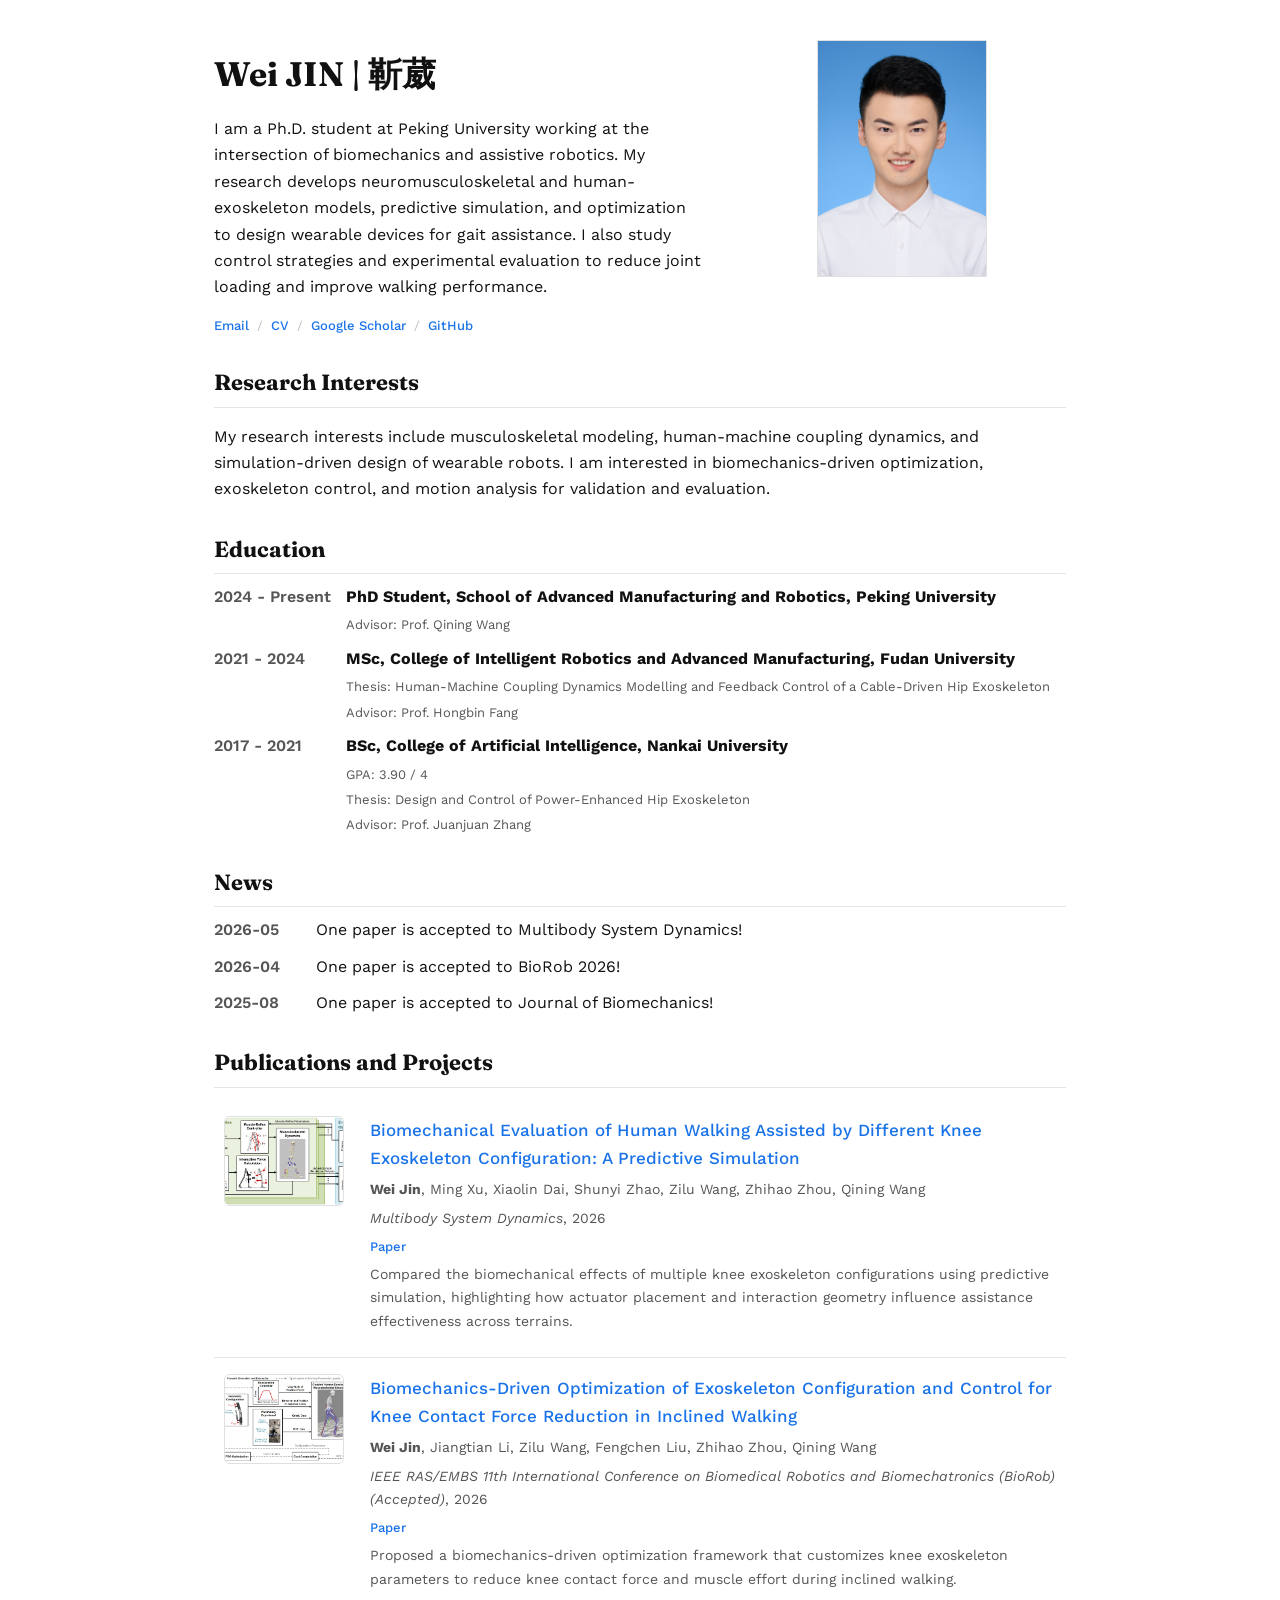
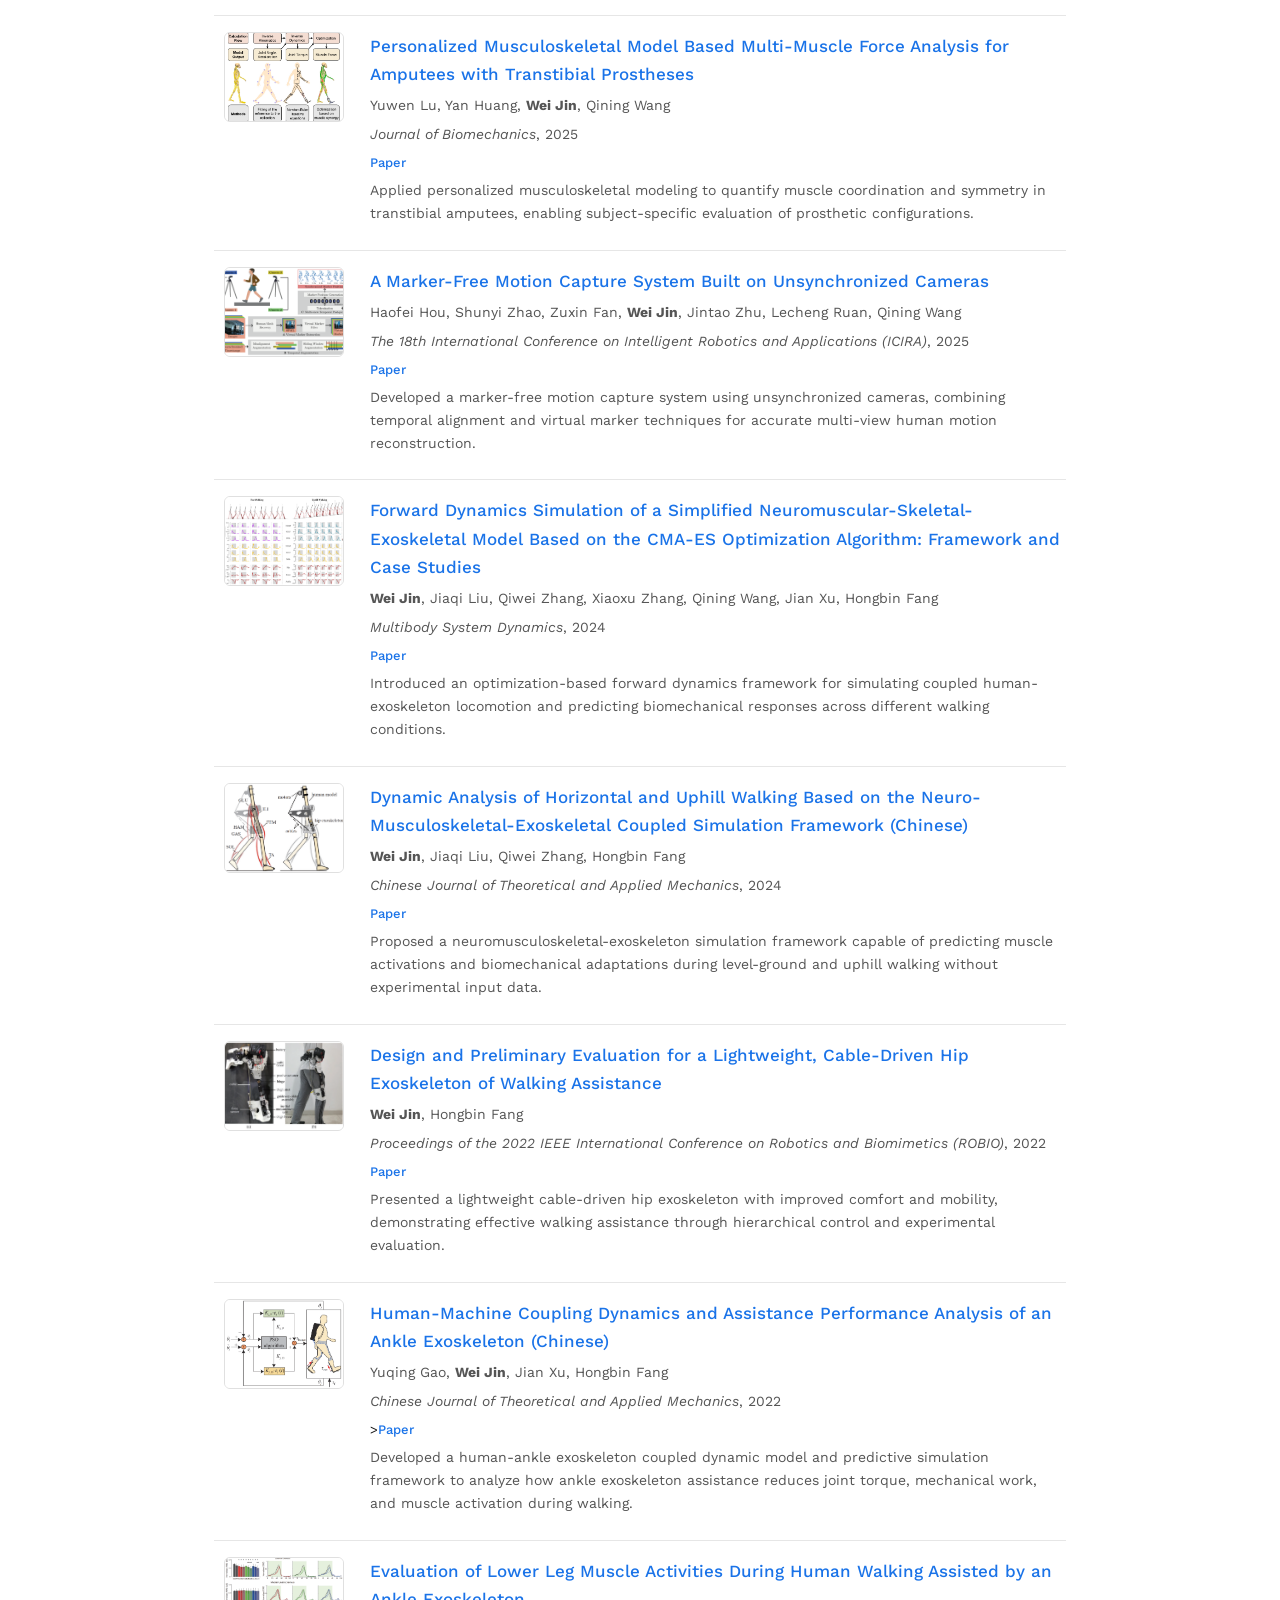
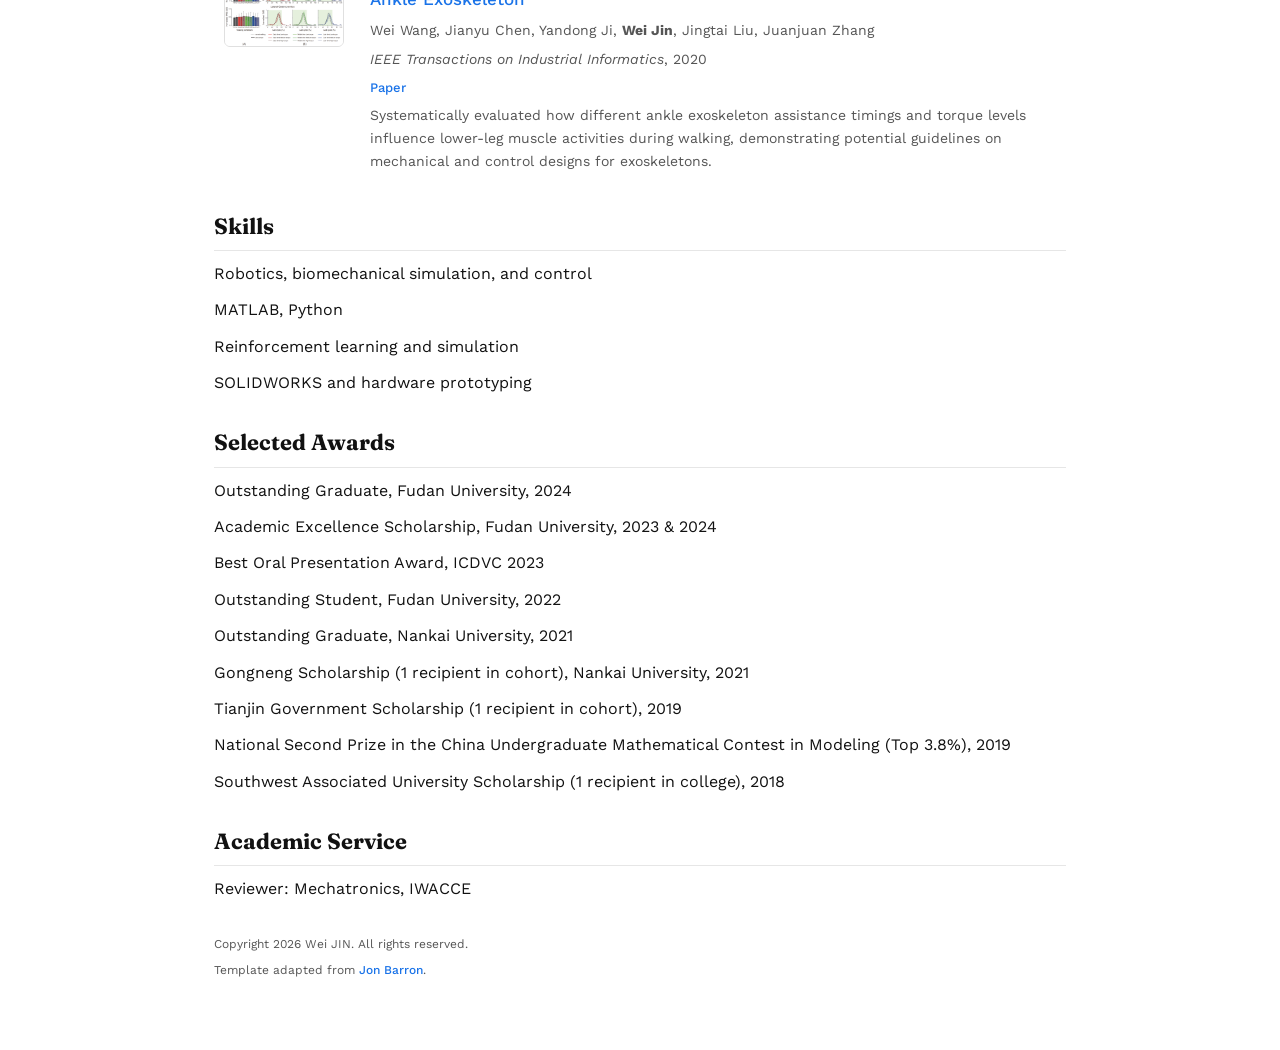
==== index.html @ 8decaa80 "Update Personal Photo, Introduction and Research Interests" ====
<!DOCTYPE html>
<html lang="en">
  <head>
    <meta http-equiv="Content-Type" content="text/html; charset=UTF-8">
    <meta name="viewport" content="width=device-width, initial-scale=1">
    <meta name="author" content="Your Name">
    <meta name="description" content="Personal website of Your Name.">
    <title>Wei JIN</title>
    <link rel="shortcut icon" href="images/favicon/favicon.ico" type="image/x-icon">
    <link rel="stylesheet" type="text/css" href="stylesheet.css">
  </head>
  <body>
    <div class="page">
      <header class="hero">
        <div class="hero-card">
          <div class="hero-text">
            <h1>Wei JIN | 靳葳</h1>
            <p class="bio">
              I am a Ph.D. student at Peking University working at the intersection of
              biomechanics and assistive robotics. My research develops neuromusculoskeletal
              and human-exoskeleton models, predictive simulation, and optimization to design
              wearable devices for gait assistance. I also study control strategies and
              experimental evaluation to reduce joint loading and improve walking performance.
            </p>
            <div class="links">
              <a href="mailto:wjin24@stu.pku.edu.cn">Email</a>
              <span class="sep">/</span>
              <a href="#">CV</a>
              <span class="sep">/</span>
              <a href="https://scholar.google.com/citations?user=lJpPeggAAAAJ">Google Scholar</a>
              <span class="sep">/</span>
              <a href="https://github.com/lurejewel">GitHub</a>
            </div>
          </div>
          <div class="hero-photo">
            <img class="avatar" src="images/myphoto/myphoto.jpg" alt="Wei Jin portrait" loading="lazy">
          </div>
        </div>
      </header>

      <section id="research" class="section" style="--delay: 0.05s;">
        <h2>Research Interests</h2>
        <p>
          My research interests include musculoskeletal modeling, human-machine coupling
          dynamics, and simulation-driven design of wearable robots. I am interested in
          biomechanics-driven optimization, exoskeleton control, and motion analysis for
          validation and evaluation.
        </p>
      </section>

      <section id="education" class="section" style="--delay: 0.1s;">
        <h2>Education</h2>
        <ul class="timeline">
          <li>
            <span class="time">2024 - Present</span>
            <div class="detail">
              <strong>PhD Student, School of Advanced Manufacturing and Robotics, Peking University</strong>
              <span>Advisor: Prof. Qining Wang</span>
            </div>
          </li>
          <li>
            <span class="time">2021 - 2024</span>
            <div class="detail">
              <strong>MSc, College of Intelligent Robotics and Advanced Manufacturing, Fudan University</strong>
              <span>Thesis: Human-Machine Coupling Dynamics Modelling and Feedback Control of a Cable-Driven Hip Exoskeleton</span>
              <span>Advisor: Prof. Hongbin Fang</span>
            </div>
          </li>
          <li>
            <span class="time">2017 - 2021</span>
            <div class="detail">
              <strong>BSc, College of Artificial Intelligence, Nankai University</strong>
              <span>GPA: 3.90 / 4</span>
              <span>Thesis: Design and Control of Power-Enhanced Hip Exoskeleton</span>
              <span>Advisor: Prof. Juanjuan Zhang</span>
            </div>
          </li>
        </ul>
      </section>

      <section id="news" class="section" style="--delay: 0.15s;">
        <h2>News</h2>
        <ul class="news-list">
          <li>
            <span class="date">2026-05</span>
            <span class="news-item">One paper is accepted to Multibody System Dynamics!</span>
          </li>
          <li>
            <span class="date">2026-04</span>
            <span class="news-item">One paper is accepted to BioRob 2026!</span>
          </li>
          <li>
            <span class="date">2025-08</span>
            <span class="news-item">One paper is accepted to Journal of Biomechanics!</span>
          </li>
        </ul>
      </section>

      <section id="publications" class="section" style="--delay: 0.2s;">
        <div class="section-header">
          <h2>Publications and Projects</h2>
        </div>
        <div class="pub-list">
          <article class="pub">
            <div class="pub-thumb">
              <img class="pub-image" src="images/2026_MSD.png" alt="Biomechanical Evaluation of Human Walking Assisted by Different Knee Exoskeleton Configuration: A Predictive Simulation" loading="lazy">
            </div>
            <div class="pub-body">
              <h3><a href="https://doi.org/10.1007/s11044-026-10169-2">Biomechanical Evaluation of Human Walking Assisted by Different Knee Exoskeleton Configuration: A Predictive Simulation</a></h3>
              <p class="pub-authors"><b>Wei Jin</b>, Ming Xu, Xiaolin Dai, Shunyi Zhao, Zilu Wang, Zhihao Zhou, Qining Wang</p>
              <p class="pub-venue"><em>Multibody System Dynamics</em>, 2026</p>
              <p class="pub-links"><a href="data/2026_MSD.pdf" target="_blank" rel="noopener">Paper</a></p>
              <p class="pub-desc">Compared the biomechanical effects of multiple knee exoskeleton configurations using predictive simulation, highlighting how actuator placement and interaction geometry influence assistance effectiveness across terrains.</p>
            </div>
          </article>

          <article class="pub">
            <div class="pub-thumb">
              <img class="pub-image" src="images/2026_BioRob.png" alt="Biomechanics-Driven Optimization of Exoskeleton Configuration and Control for Knee Contact Force Reduction in Inclined Walking" loading="lazy">
            </div>
            <div class="pub-body">
              <h3><a href="#">Biomechanics-Driven Optimization of Exoskeleton Configuration and Control for Knee Contact Force Reduction in Inclined Walking</a></h3>
              <p class="pub-authors"><b>Wei Jin</b>, Jiangtian Li, Zilu Wang, Fengchen Liu, Zhihao Zhou, Qining Wang</p>
              <p class="pub-venue"><em>IEEE RAS/EMBS 11th International Conference on Biomedical Robotics and Biomechatronics (BioRob) (Accepted)</em>, 2026</p>
              <p class="pub-links"><a href="data/2026_BioRob.pdf" target="_blank" rel="noopener">Paper</a></p>
              <p class="pub-desc">Proposed a biomechanics-driven optimization framework that customizes knee exoskeleton parameters to reduce knee contact force and muscle effort during inclined walking.</p>
            </div>
          </article>

          <article class="pub">
            <div class="pub-thumb">
              <img class="pub-image" src="images/2025_JBM.png" alt="Personalized Musculoskeletal Model Based Multi-Muscle Force Analysis for Amputees with Transtibial Prostheses" loading="lazy">
            </div>
            <div class="pub-body">
              <h3><a href="https://doi.org/10.1016/j.jbiomech.2025.112913">Personalized Musculoskeletal Model Based Multi-Muscle Force Analysis for Amputees with Transtibial Prostheses</a></h3>
              <p class="pub-authors">Yuwen Lu, Yan Huang, <b>Wei Jin</b>, Qining Wang</p>
              <p class="pub-venue"><em>Journal of Biomechanics</em>, 2025</p>
              <p class="pub-links"><a href="data/2025_JBM.pdf" target="_blank" rel="noopener">Paper</a></p>
              <p class="pub-desc">Applied personalized musculoskeletal modeling to quantify muscle coordination and symmetry in transtibial amputees, enabling subject-specific evaluation of prosthetic configurations.</p>
            </div>
          </article>

          <article class="pub">
            <div class="pub-thumb">
              <img class="pub-image" src="images/2025_ICIRA.png" alt="A Marker-Free Motion Capture System Built on Unsynchronized Cameras" loading="lazy">
            </div>
            <div class="pub-body">
              <h3><a href="https://doi.org/10.1007/978-981-95-2098-5_48">A Marker-Free Motion Capture System Built on Unsynchronized Cameras</a></h3>
              <p class="pub-authors">Haofei Hou, Shunyi Zhao, Zuxin Fan, <b>Wei Jin</b>, Jintao Zhu, Lecheng Ruan, Qining Wang</p>
              <p class="pub-venue"><em>The 18th International Conference on Intelligent Robotics and Applications (ICIRA)</em>, 2025</p>
              <p class="pub-links"><a href="data/2025_ICIRA.pdf" target="_blank" rel="noopener">Paper</a></p>
              <p class="pub-desc">Developed a marker-free motion capture system using unsynchronized cameras, combining temporal alignment and virtual marker techniques for accurate multi-view human motion reconstruction.</p>
            </div>
          </article>

          <article class="pub">
            <div class="pub-thumb">
              <img class="pub-image" src="images/2024_MSD.png" alt="Forward Dynamics Simulation of a Simplified Neuromuscular-Skeletal-Exoskeletal Model Based on the CMA-ES Optimization Algorithm: Framework and Case Studies" loading="lazy">
            </div>
            <div class="pub-body">
              <h3><a href="https://doi.org/10.1007/s11044-024-09982-4">Forward Dynamics Simulation of a Simplified Neuromuscular-Skeletal-Exoskeletal Model Based on the CMA-ES Optimization Algorithm: Framework and Case Studies</a></h3>
              <p class="pub-authors"><b>Wei Jin</b>, Jiaqi Liu, Qiwei Zhang, Xiaoxu Zhang, Qining Wang, Jian Xu, Hongbin Fang</p>
              <p class="pub-venue"><em>Multibody System Dynamics</em>, 2024</p>
              <p class="pub-links"><a href="data/2024_MSD.pdf" target="_blank" rel="noopener">Paper</a></p>
              <p class="pub-desc">Introduced an optimization-based forward dynamics framework for simulating coupled human-exoskeleton locomotion and predicting biomechanical responses across different walking conditions.</p>
            </div>
          </article>

          <article class="pub">
            <div class="pub-thumb">
              <img class="pub-image" src="images/2024_LXXB.png" alt="Dynamic Analysis of Horizontal and Uphill Walking Based on the Neuro-Musculoskeletal-Exoskeletal Coupled Simulation Framework (Chinese)" loading="lazy">
            </div>
            <div class="pub-body">
              <h3><a href="https://dx.doi.org/10.6052/0459-1879-23-538">Dynamic Analysis of Horizontal and Uphill Walking Based on the Neuro-Musculoskeletal-Exoskeletal Coupled Simulation Framework (Chinese)</a></h3>
              <p class="pub-authors"><b>Wei Jin</b>, Jiaqi Liu, Qiwei Zhang, Hongbin Fang</p>
              <p class="pub-venue"><em>Chinese Journal of Theoretical and Applied Mechanics</em>, 2024</p>
              <p class="pub-links"><a href="data/2024_LXXB.pdf" target="_blank" rel="noopener">Paper</a></p>
              <p class="pub-desc">Proposed a neuromusculoskeletal-exoskeleton simulation framework capable of predicting muscle activations and biomechanical adaptations during level-ground and uphill walking without experimental input data.</p>
            </div>
          </article>
          
          <article class="pub">
            <div class="pub-thumb">
              <img class="pub-image" src="images/2022_ROBIO.png" alt="Design and Preliminary Evaluation for a Lightweight, Cable-Driven Hip Exoskeleton of Walking Assistance" loading="lazy">
            </div>
            <div class="pub-body">
              <h3><a href="https://doi.org/10.1109/ROBIO55434.2022.10011746">Design and Preliminary Evaluation for a Lightweight, Cable-Driven Hip Exoskeleton of Walking Assistance</a></h3>
              <p class="pub-authors"><b>Wei Jin</b>, Hongbin Fang</p>
              <p class="pub-venue"><em>Proceedings of the 2022 IEEE International Conference on Robotics and Biomimetics (ROBIO)</em>, 2022</p>
              <p class="pub-links"><a href="data/2022_ROBIO.pdf" target="_blank" rel="noopener">Paper</a></p>
              <p class="pub-desc">Presented a lightweight cable-driven hip exoskeleton with improved comfort and mobility, demonstrating effective walking assistance through hierarchical control and experimental evaluation.</p>
            </div>
          </article>

          <article class="pub">
            <div class="pub-thumb">
              <img class="pub-image" src="images/2022_LXXB.png" alt="Human-Machine Coupling Dynamics and Assistance Performance Analysis of an Ankle Exoskeleton (Chinese)" loading="lazy">
            </div>
            <div class="pub-body">
              <h3><a href="https://dx.doi.org/10.6052/0459-1879-22-472">Human-Machine Coupling Dynamics and Assistance Performance Analysis of an Ankle Exoskeleton (Chinese)</a></h3>
              <p class="pub-authors">Yuqing Gao, <b>Wei Jin</b>, Jian Xu, Hongbin Fang</p>
              <p class="pub-venue"><em>Chinese Journal of Theoretical and Applied Mechanics</em>, 2022</p>
              <p class="pub-links">><a href="data/2022_LXXB.pdf" target="_blank" rel="noopener">Paper</a></p>
              <p class="pub-desc">Developed a human-ankle exoskeleton coupled dynamic model and predictive simulation framework to analyze how ankle exoskeleton assistance reduces joint torque, mechanical work, and muscle activation during walking.</p>
            </div>
          </article>

          <article class="pub">
            <div class="pub-thumb">
              <img class="pub-image" src="images/2020_TII.png" alt="Evaluation of Lower Leg Muscle Activities During Human Walking Assisted by an Ankle Exoskeleton" loading="lazy">
            </div>
            <div class="pub-body">
              <h3><a href="https://doi.org/10.1109/TII.2020.2974232">Evaluation of Lower Leg Muscle Activities During Human Walking Assisted by an Ankle Exoskeleton</a></h3>
              <p class="pub-authors">Wei Wang, Jianyu Chen, Yandong Ji, <b>Wei Jin</b>, Jingtai Liu, Juanjuan Zhang</p>
              <p class="pub-venue"><em>IEEE Transactions on Industrial Informatics</em>, 2020</p>
              <p class="pub-links"><a href="data/2020_TII.pdf" target="_blank" rel="noopener">Paper</a></p>
              <p class="pub-desc">Systematically evaluated how different ankle exoskeleton assistance timings and torque levels influence lower-leg muscle activities during walking, demonstrating potential guidelines on mechanical and control designs for exoskeletons.</p>
            </div>
          </article>
        </div>
      </section>

      <section id="skills" class="section" style="--delay: 0.25s;">
        <h2>Skills</h2>
        <ul class="simple-list">
          <li>Robotics, biomechanical simulation, and control</li>
          <li>MATLAB, Python</li>
          <li>Reinforcement learning and simulation</li>
          <li>SOLIDWORKS and hardware prototyping</li>
        </ul>
      </section>

      <section id="awards" class="section" style="--delay: 0.3s;">
        <h2>Selected Awards</h2>
        <ul class="simple-list">
          <li>Outstanding Graduate, Fudan University, 2024</li>
          <li>Academic Excellence Scholarship, Fudan University, 2023 & 2024</li>
          <li>Best Oral Presentation Award, ICDVC 2023</li>
          <li>Outstanding Student, Fudan University, 2022</li>
          <li>Outstanding Graduate, Nankai University, 2021</li>
          <li>Gongneng Scholarship (1 recipient in cohort), Nankai University, 2021</li>
          <li>Tianjin Government Scholarship (1 recipient in cohort), 2019</li>
          <li>National Second Prize in the China Undergraduate Mathematical Contest in Modeling (Top 3.8%), 2019</li>
          <li>Southwest Associated University Scholarship (1 recipient in college), 2018</li>
        </ul>
      </section>

      <section id="service" class="section" style="--delay: 0.35s;">
        <h2>Academic Service</h2>
        <ul class="simple-list">
          <li>Reviewer: Mechatronics, IWACCE</li>
        </ul>
      </section>

      <footer class="site-footer">
        <p>Copyright 2026 Wei JIN. All rights reserved.</p>
        <p>Template adapted from <a href="https://github.com/jonbarron/jonbarron.github.io">Jon Barron</a>.</p>
      </footer>
    </div>
    <div id="lightbox" class="lightbox" aria-hidden="true" role="dialog" aria-modal="true">
      <div class="lightbox-backdrop"></div>
      <div class="lightbox-content" role="document">
        <img class="lightbox-image" src="" alt="">
        <p class="lightbox-caption"></p>
      </div>
    </div>

    <script>
      (function () {
        const lightbox = document.getElementById("lightbox");
        if (!lightbox) return;
        const lightboxImage = lightbox.querySelector(".lightbox-image");
        const lightboxCaption = lightbox.querySelector(".lightbox-caption");
        const lightboxBackdrop = lightbox.querySelector(".lightbox-backdrop");

        function openLightbox(img) {
          lightboxImage.src = img.src;
          lightboxImage.alt = img.alt || "";
          lightboxCaption.textContent = img.alt || "";
          lightbox.classList.add("is-open");
          lightbox.setAttribute("aria-hidden", "false");
          document.body.classList.add("lightbox-open");
        }

        function closeLightbox() {
          lightbox.classList.remove("is-open");
          lightbox.setAttribute("aria-hidden", "true");
          lightboxImage.src = "";
          lightboxImage.alt = "";
          lightboxCaption.textContent = "";
          document.body.classList.remove("lightbox-open");
        }

        document.querySelectorAll(".pub-image").forEach((img) => {
          img.addEventListener("click", () => openLightbox(img));
        });

        lightboxBackdrop.addEventListener("click", closeLightbox);
      })();
    </script>
  </body>
</html>
---- stylesheet.css ----
@import url("https://fonts.googleapis.com/css2?family=Fraunces:opsz,wght@9..144,400;9..144,600;9..144,700&family=Work+Sans:wght@300;400;500;600&display=swap");

:root {
  --ink: #111111;
  --muted: #555555;
  --line: #e6e6e6;
  --accent: #1a73e8;
  --accent-2: #b95700;
}

* {
  box-sizing: border-box;
}

body {
  margin: 0;
  font-family: "Work Sans", sans-serif;
  color: var(--ink);
  background: #ffffff;
  line-height: 1.65;
}

a {
  color: var(--accent);
  text-decoration: none;
  font-weight: 500;
}

a:hover,
a:focus {
  color: var(--accent-2);
}

.page {
  max-width: 900px;
  margin: 0 auto;
  padding: 40px 24px 64px;
}

.hero-card {
  display: grid;
  grid-template-columns: 1.2fr 0.8fr;
  gap: 32px;
  padding: 0;
}

.eyebrow {
  font-size: 12px;
  letter-spacing: 0.12em;
  text-transform: uppercase;
  color: var(--muted);
  margin: 0 0 8px;
}

h1 {
  font-family: "Fraunces", serif;
  font-size: 34px;
  margin: 6px 0 14px;
}

.subtitle {
  font-size: 18px;
  margin: 0 0 12px;
  color: var(--muted);
}

.bio {
  margin: 0 0 14px;
}

.links {
  display: flex;
  flex-wrap: wrap;
  align-items: center;
  gap: 8px;
  font-size: 13px;
}

.sep {
  color: #bdbdbd;
}

.hero-photo {
  display: flex;
  flex-direction: column;
  align-items: center;
  gap: 8px;
}

.avatar {
  width: 170px;
  height: auto;
  border-radius: 0;
  border: 1px solid #e0e0e0;
  display: block;
}

.section {
  margin-top: 28px;
  padding: 0;
}

.section h2 {
  font-family: "Fraunces", serif;
  font-size: 22px;
  margin: 0 0 10px;
  padding-bottom: 6px;
  border-bottom: 1px solid var(--line);
}

.timeline,
.news-list,
.simple-list {
  list-style: none;
  padding: 0;
  margin: 0;
  display: grid;
  gap: 10px;
}

.timeline li {
  display: grid;
  grid-template-columns: 120px 1fr;
  gap: 12px;
}

.time {
  font-weight: 600;
  color: var(--muted);
}

.detail span {
  display: block;
  color: var(--muted);
  font-size: 13px;
  margin-top: 4px;
}

.news-list li {
  display: grid;
  grid-template-columns: 90px 1fr;
  gap: 12px;
  align-items: start;
}

.date {
  font-weight: 600;
  color: var(--muted);
}

.section-header {
  display: flex;
  flex-direction: column;
  gap: 6px;
  margin-bottom: 18px;
}

.section-note {
  margin: 0;
  color: var(--muted);
  font-size: 14px;
}

.pub-list {
  display: grid;
  gap: 18px;
}

.pub {
  display: grid;
  grid-template-columns: 140px 1fr;
  gap: 16px;
  align-items: start;
  padding-top: 16px;
  border-top: 1px solid var(--line);
}

.pub:first-child {
  border-top: none;
  padding-top: 0;
}

.pub-thumb {
  display: flex;
  justify-content: center;
}

.thumb-placeholder {
  width: 120px;
  height: 90px;
  border-radius: 6px;
  border: 1px solid #e0e0e0;
  background: #f5f5f5;
  display: flex;
  align-items: center;
  justify-content: center;
  color: var(--muted);
  font-size: 12px;
  font-weight: 600;
}

.pub-image {
  width: 120px;
  height: 90px;
  object-fit: cover;
  border-radius: 6px;
  border: 1px solid #e0e0e0;
  display: block;
  cursor: zoom-in;
}

body.lightbox-open {
  overflow: hidden;
}

.lightbox {
  position: fixed;
  inset: 0;
  display: none;
  align-items: center;
  justify-content: center;
  z-index: 1000;
}

.lightbox.is-open {
  display: flex;
}

.lightbox-backdrop {
  position: absolute;
  inset: 0;
  background: rgba(0, 0, 0, 0.75);
  cursor: zoom-out;
}

.lightbox-content {
  position: relative;
  z-index: 1;
  max-width: 90vw;
  max-height: 85vh;
  display: flex;
  flex-direction: column;
  align-items: center;
  gap: 12px;
  padding: 12px;
}

.lightbox-image {
  max-width: 90vw;
  max-height: 85vh;
  width: auto;
  height: auto;
  border-radius: 8px;
  box-shadow: 0 18px 40px rgba(0, 0, 0, 0.35);
}

.lightbox-caption {
  margin: 0;
  color: #f2f2f2;
  font-size: 14px;
  text-align: center;
  max-width: 70ch;
}

.pub-body h3 {
  margin: 0 0 6px;
  font-size: 17px;
}

.pub-authors,
.pub-venue,
.pub-desc {
  margin: 0 0 6px;
  font-size: 14px;
  color: var(--muted);
}

.pub-links {
  margin: 0 0 6px;
  font-size: 13px;
}

.site-footer {
  margin-top: 32px;
  text-align: left;
  font-size: 12px;
  color: var(--muted);
}

.site-footer p {
  margin: 6px 0;
}

@media (max-width: 860px) {
  .hero-card {
    grid-template-columns: 1fr;
  }

  .hero-photo {
    align-items: flex-start;
  }

  .timeline li,
  .news-list li,
  .pub {
    grid-template-columns: 1fr;
  }

  .pub-thumb {
    justify-content: flex-start;
  }
}
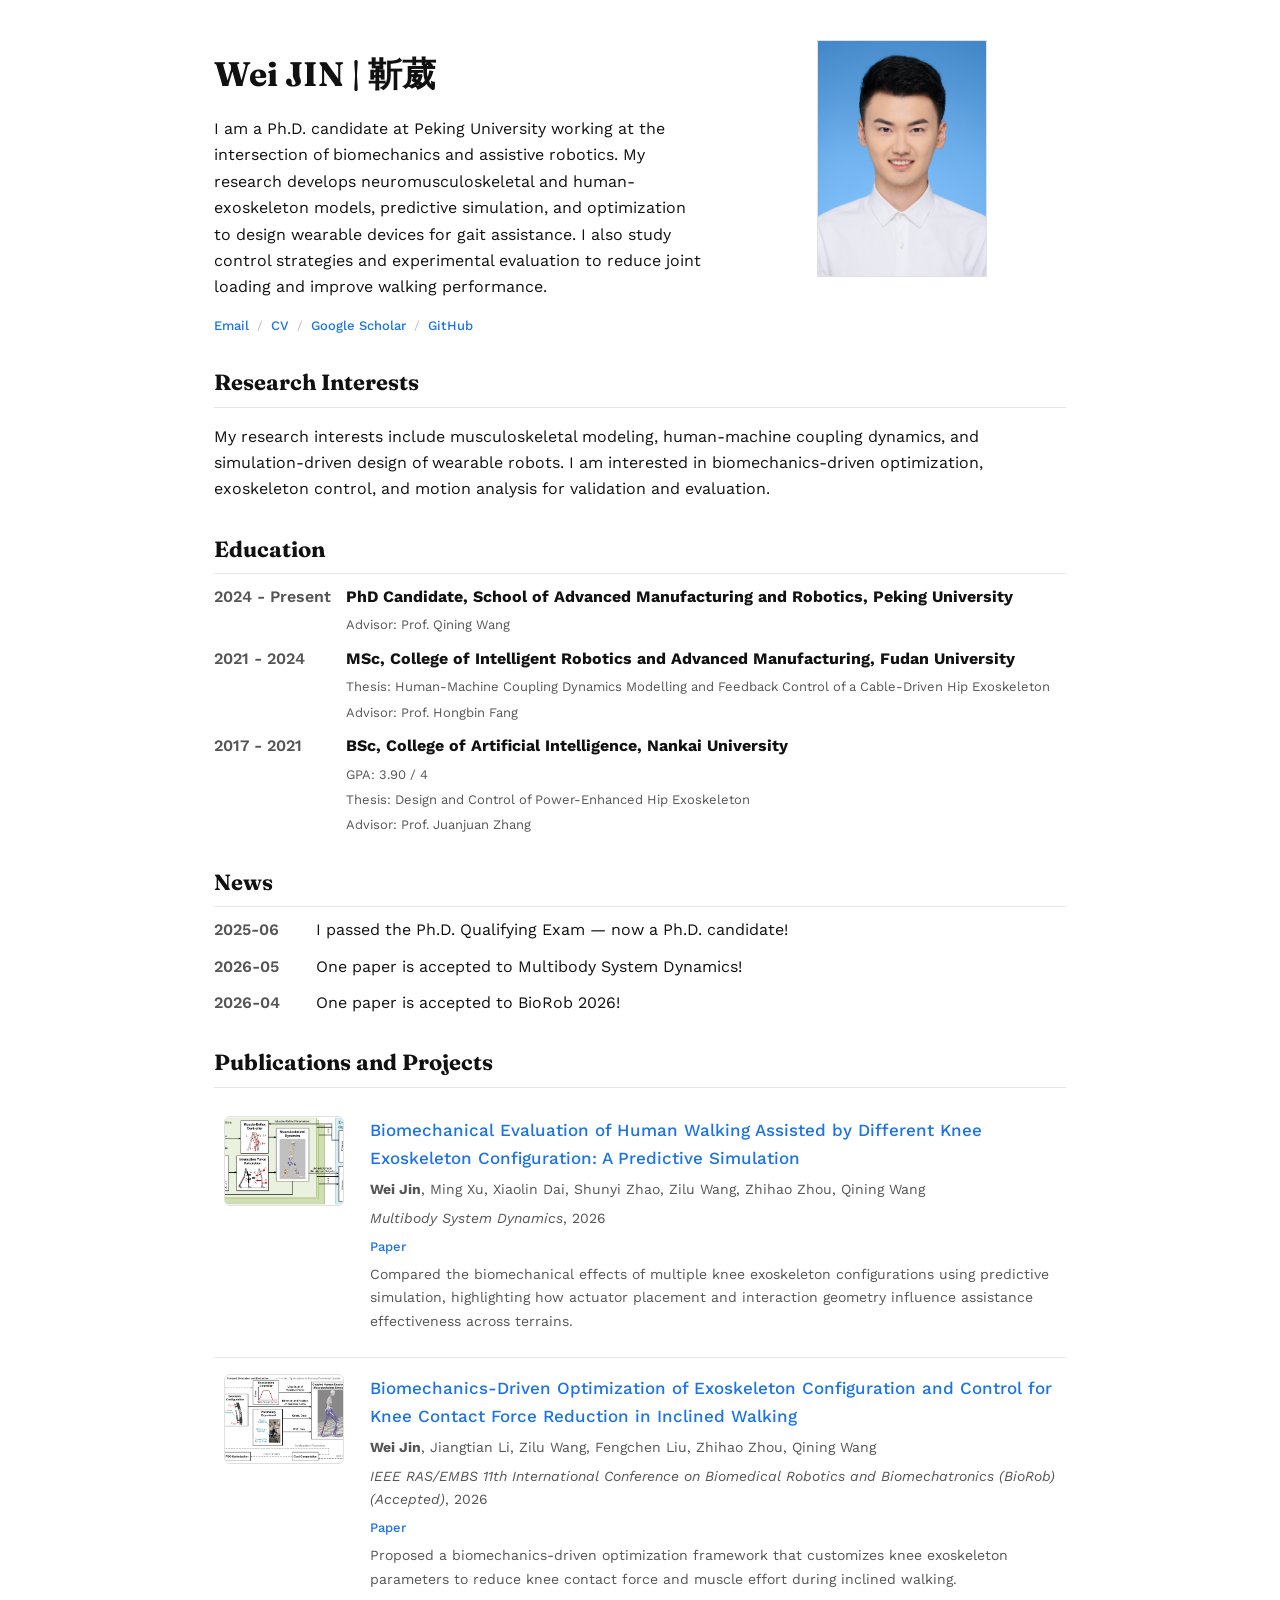
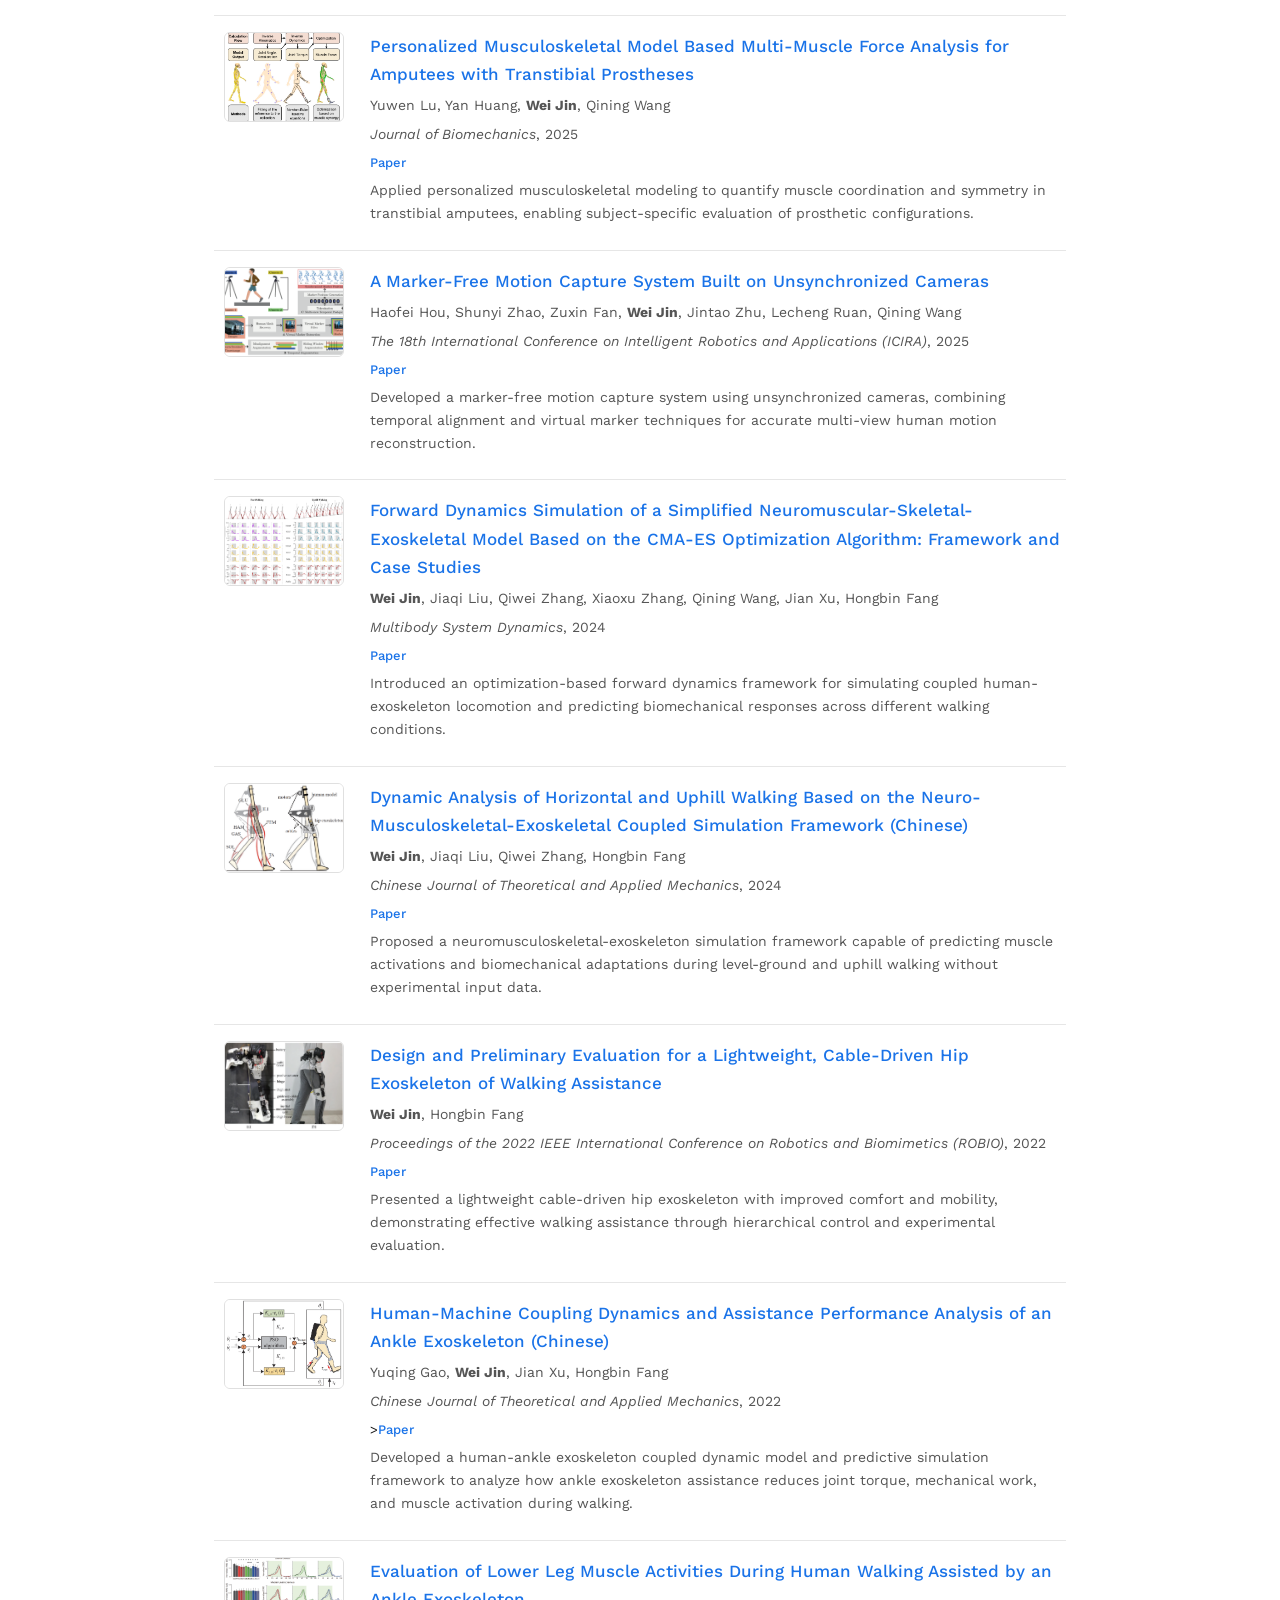
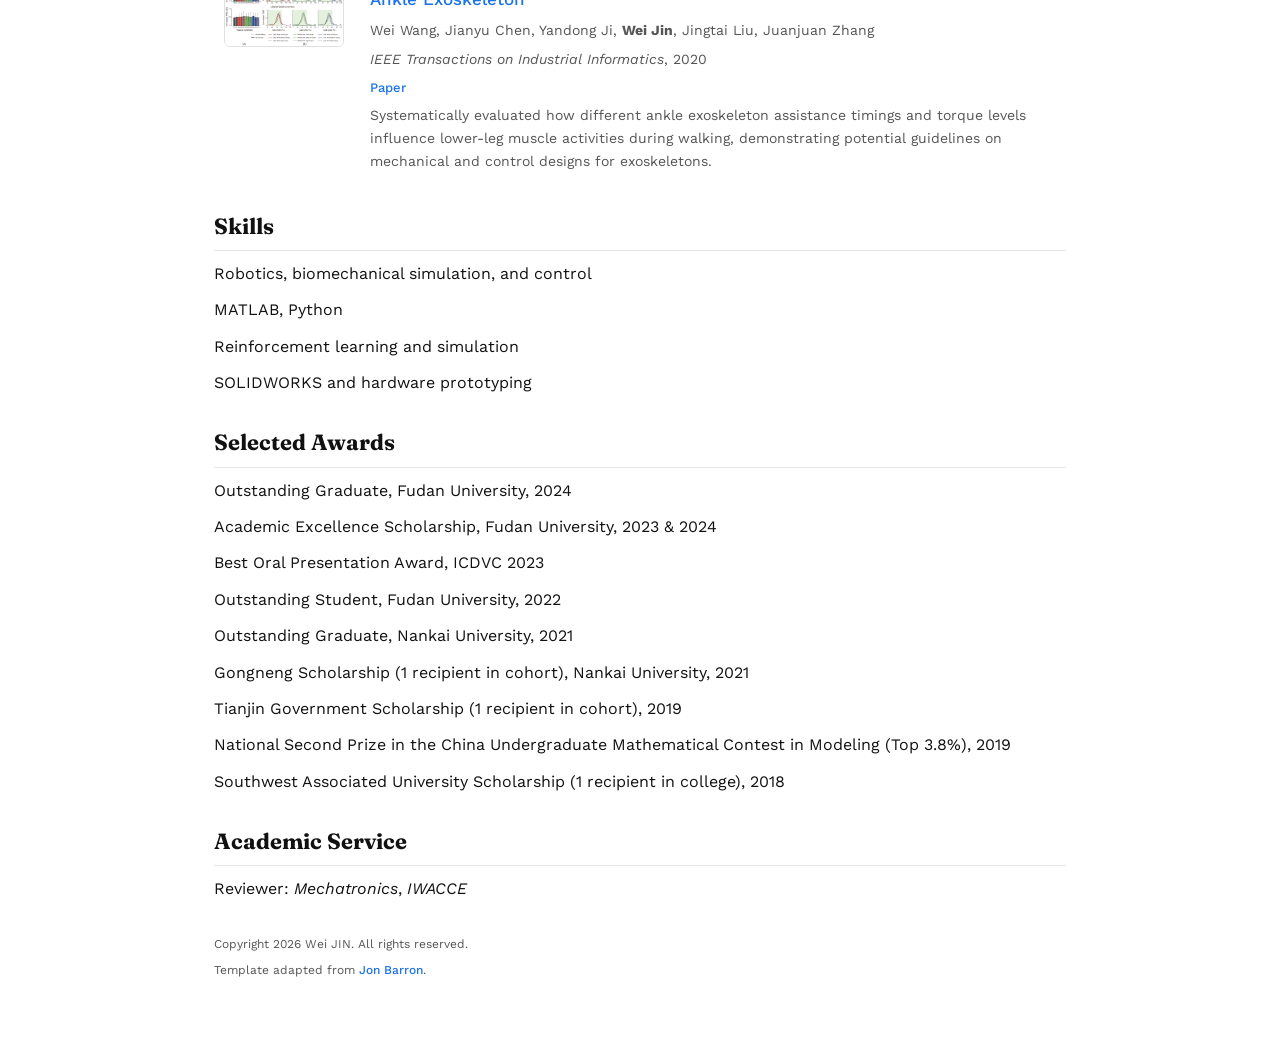
==== commit 5a4aa580: "Update: PhD Candidate now!" ====
--- a/index.html
+++ b/index.html
@@ -16,7 +16,7 @@
           <div class="hero-text">
             <h1>Wei JIN | 靳葳</h1>
             <p class="bio">
-              I am a Ph.D. student at Peking University working at the intersection of
+              I am a Ph.D. candidate at Peking University working at the intersection of
               biomechanics and assistive robotics. My research develops neuromusculoskeletal
               and human-exoskeleton models, predictive simulation, and optimization to design
               wearable devices for gait assistance. I also study control strategies and
@@ -54,7 +54,7 @@
           <li>
             <span class="time">2024 - Present</span>
             <div class="detail">
-              <strong>PhD Student, School of Advanced Manufacturing and Robotics, Peking University</strong>
+              <strong>PhD Candidate, School of Advanced Manufacturing and Robotics, Peking University</strong>
               <span>Advisor: Prof. Qining Wang</span>
             </div>
           </li>
@@ -82,16 +82,16 @@
         <h2>News</h2>
         <ul class="news-list">
           <li>
+            <span class="date">2025-06</span>
+            <span class="news-item">I passed the Ph.D. Qualifying Exam — now a Ph.D. candidate!</span>
+          </li>
+          <li>
             <span class="date">2026-05</span>
             <span class="news-item">One paper is accepted to Multibody System Dynamics!</span>
           </li>
           <li>
             <span class="date">2026-04</span>
             <span class="news-item">One paper is accepted to BioRob 2026!</span>
-          </li>
-          <li>
-            <span class="date">2025-08</span>
-            <span class="news-item">One paper is accepted to Journal of Biomechanics!</span>
           </li>
         </ul>
       </section>
@@ -248,7 +248,7 @@
       <section id="service" class="section" style="--delay: 0.35s;">
         <h2>Academic Service</h2>
         <ul class="simple-list">
-          <li>Reviewer: Mechatronics, IWACCE</li>
+          <li>Reviewer: <i>Mechatronics</i>, <i>IWACCE</i></li>
         </ul>
       </section>
 
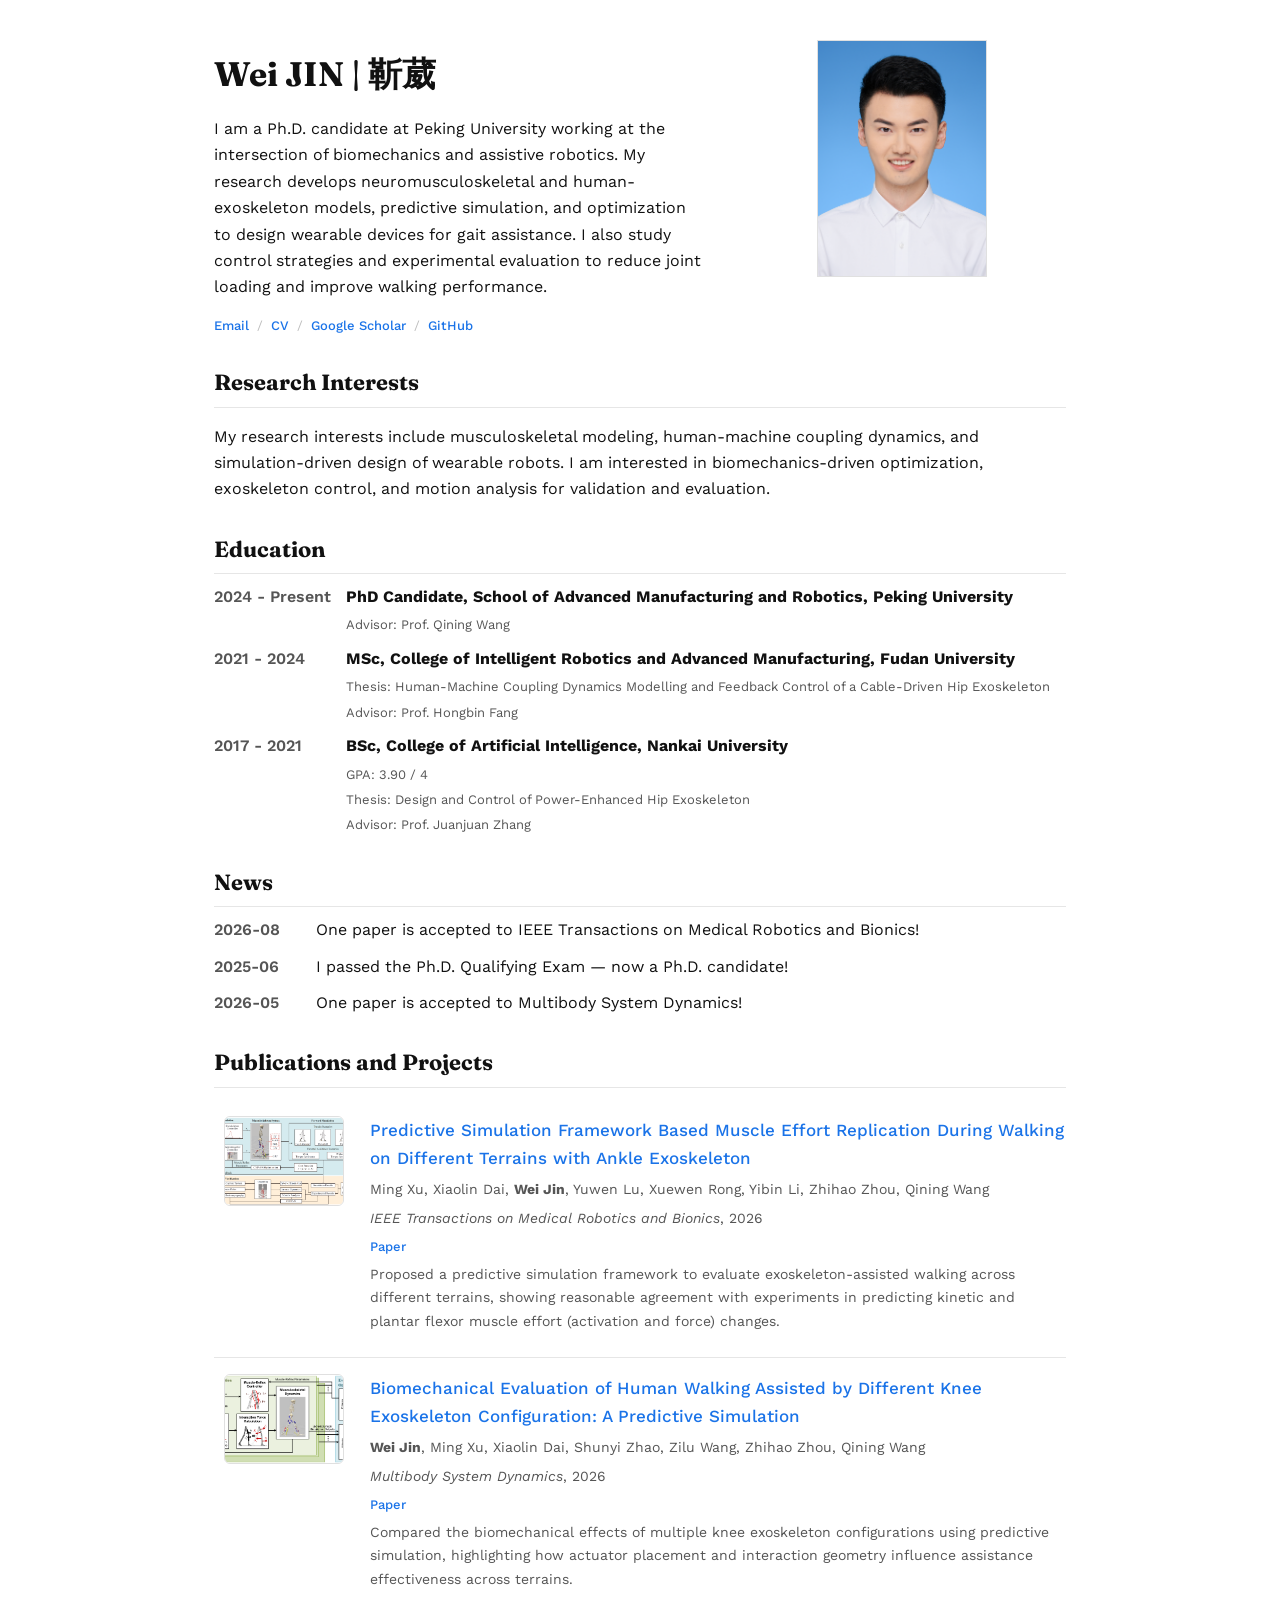
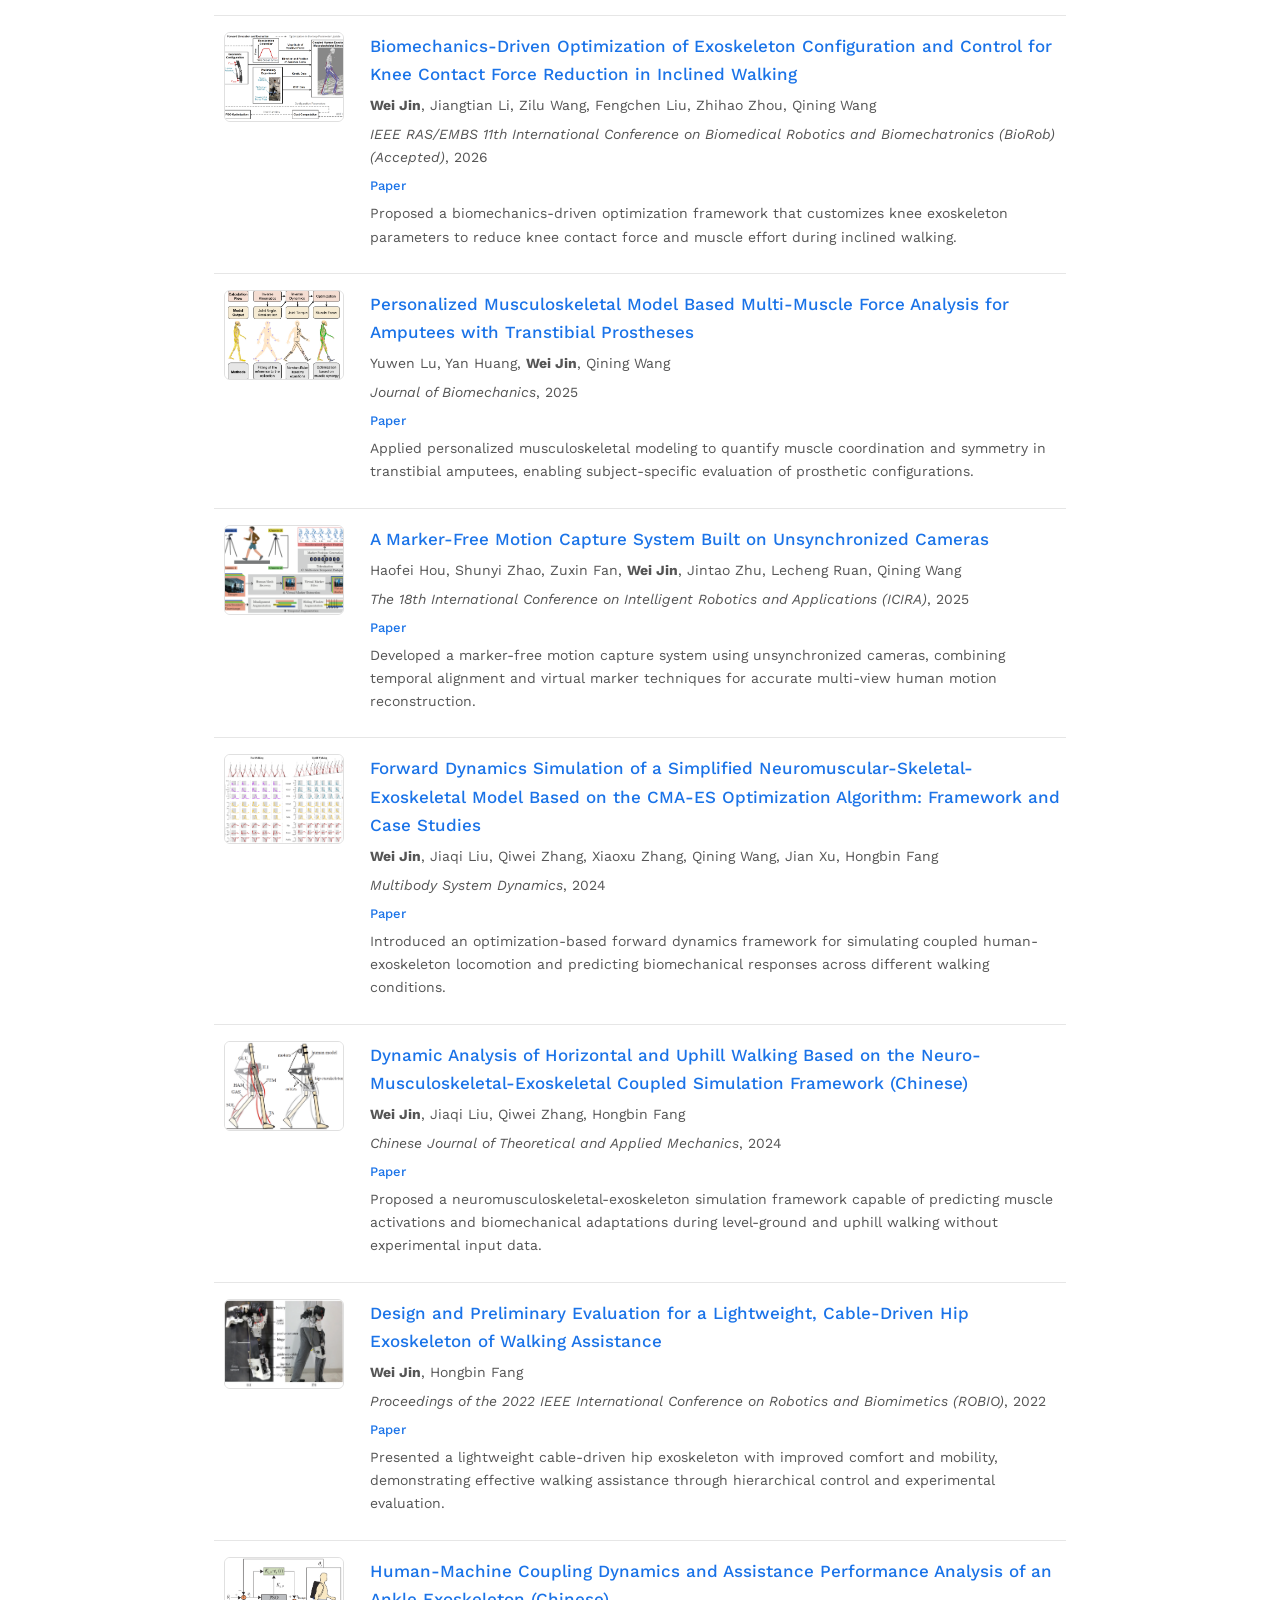
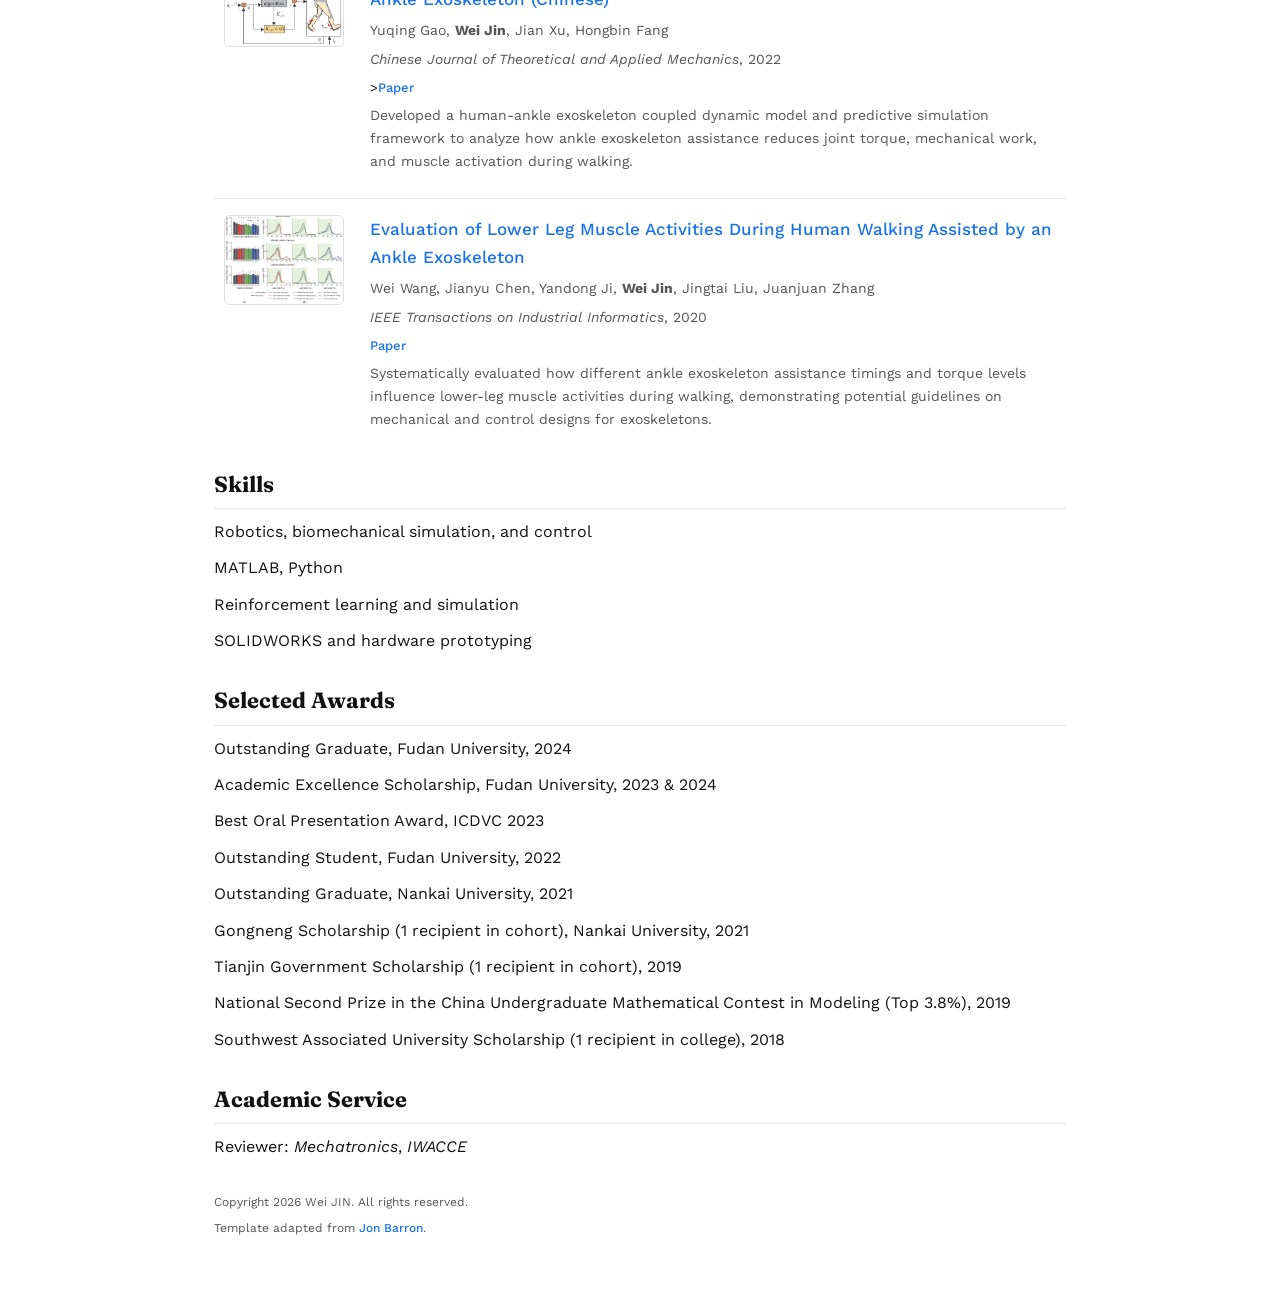
==== commit 45a18e1e: "Update: TMRB2026 is accepted!" ====
--- a/index.html
+++ b/index.html
@@ -82,16 +82,16 @@
         <h2>News</h2>
         <ul class="news-list">
           <li>
+            <span class="date">2026-08</span>
+            <span class="news-item">One paper is accepted to IEEE Transactions on Medical Robotics and Bionics!</span>
+          </li>
+          <li>
             <span class="date">2025-06</span>
             <span class="news-item">I passed the Ph.D. Qualifying Exam — now a Ph.D. candidate!</span>
           </li>
           <li>
             <span class="date">2026-05</span>
             <span class="news-item">One paper is accepted to Multibody System Dynamics!</span>
-          </li>
-          <li>
-            <span class="date">2026-04</span>
-            <span class="news-item">One paper is accepted to BioRob 2026!</span>
           </li>
         </ul>
       </section>
@@ -100,7 +100,20 @@
         <div class="section-header">
           <h2>Publications and Projects</h2>
         </div>
-        <div class="pub-list">
+        <div class="pub-list">          
+          <article class="pub">
+            <div class="pub-thumb">
+              <img class="pub-image" src="images/2026_TMRB.png" alt="Predictive Simulation Framework Based Muscle Effort Replication During Walking on Different Terrains with Ankle Exoskeleton" loading="lazy">
+            </div>
+            <div class="pub-body">
+              <h3><a href="">Predictive Simulation Framework Based Muscle Effort Replication During Walking on Different Terrains with Ankle Exoskeleton</a></h3>
+              <p class="pub-authors">Ming Xu, Xiaolin Dai, <b>Wei Jin</b>, Yuwen Lu, Xuewen Rong, Yibin Li, Zhihao Zhou, Qining Wang</p>
+              <p class="pub-venue"><em>IEEE Transactions on Medical Robotics and Bionics</em>, 2026</p>
+              <p class="pub-links"><a href="data/2026_TMRB.pdf" target="_blank" rel="noopener">Paper</a></p>
+              <p class="pub-desc">Proposed a predictive simulation framework to evaluate exoskeleton-assisted walking across different terrains, showing reasonable agreement with experiments in predicting kinetic and plantar flexor muscle effort (activation and force) changes.</p>
+            </div>
+          </article>
+
           <article class="pub">
             <div class="pub-thumb">
               <img class="pub-image" src="images/2026_MSD.png" alt="Biomechanical Evaluation of Human Walking Assisted by Different Knee Exoskeleton Configuration: A Predictive Simulation" loading="lazy">
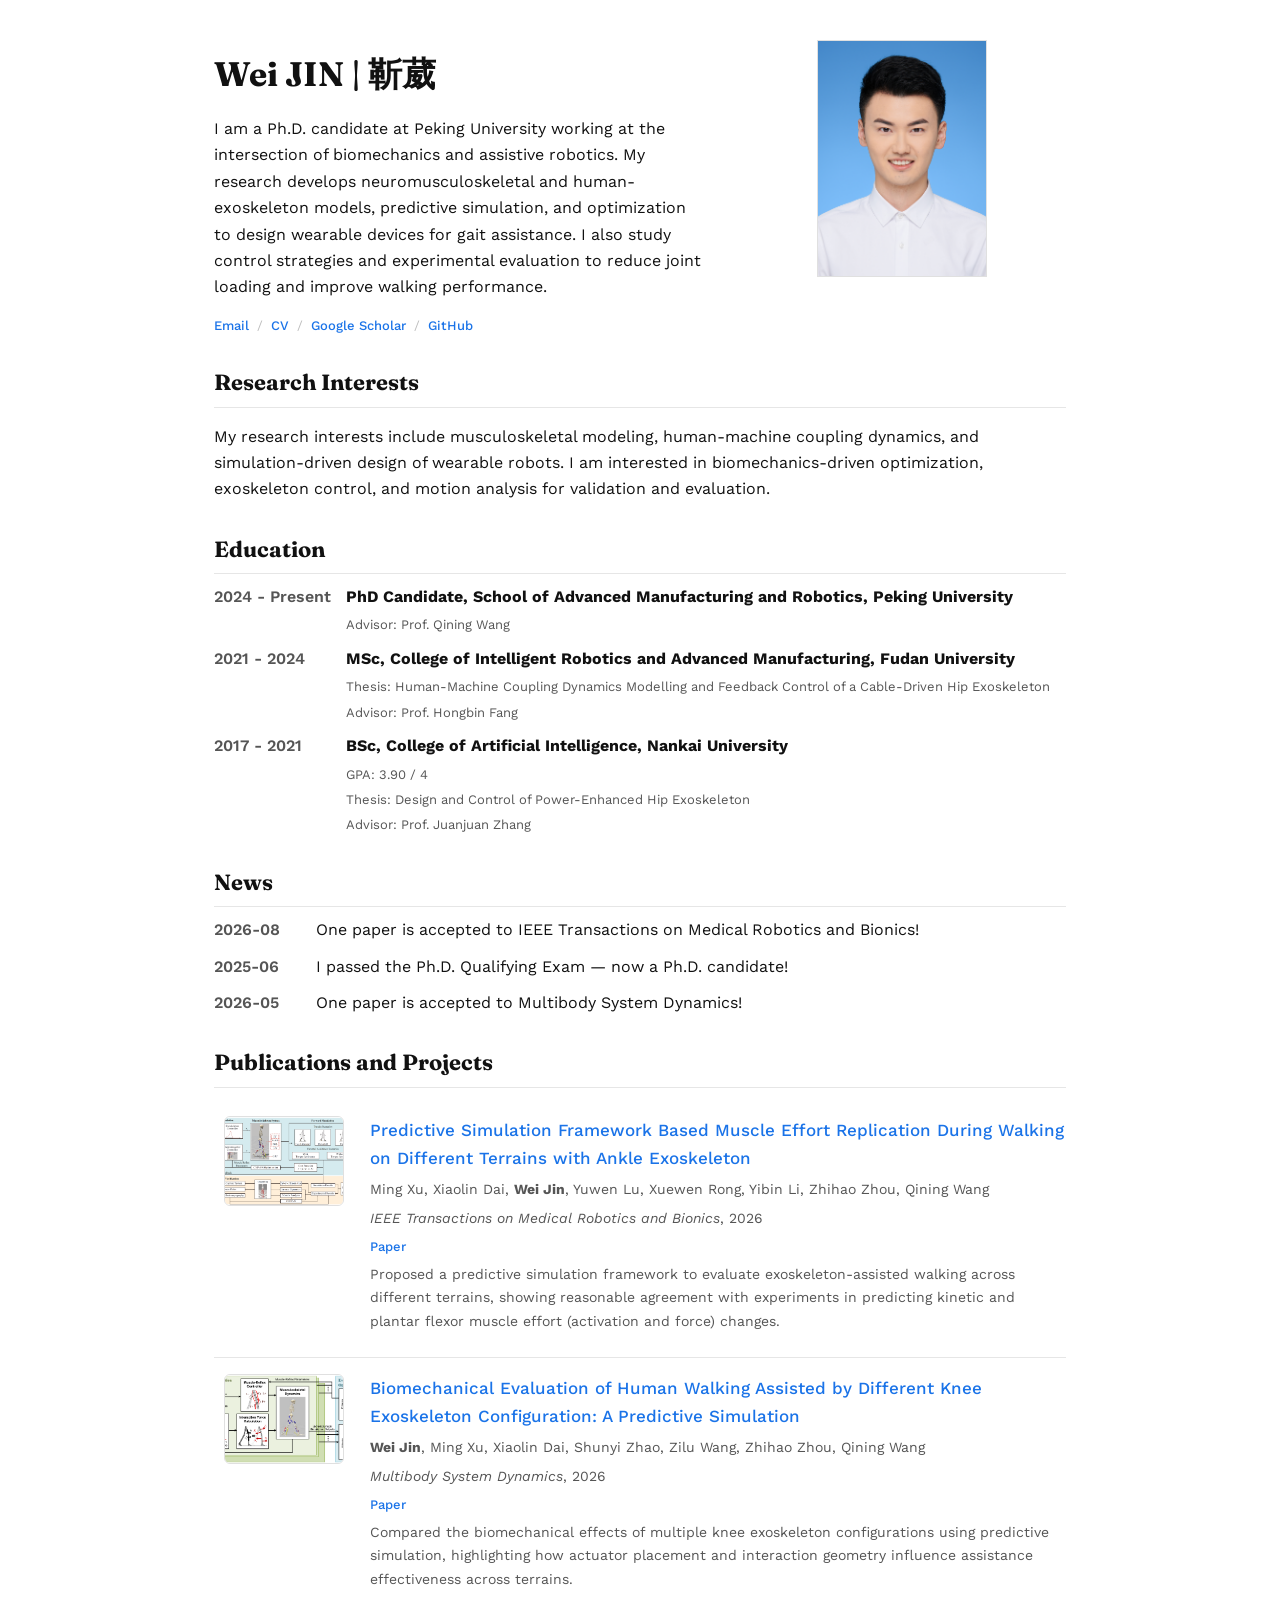
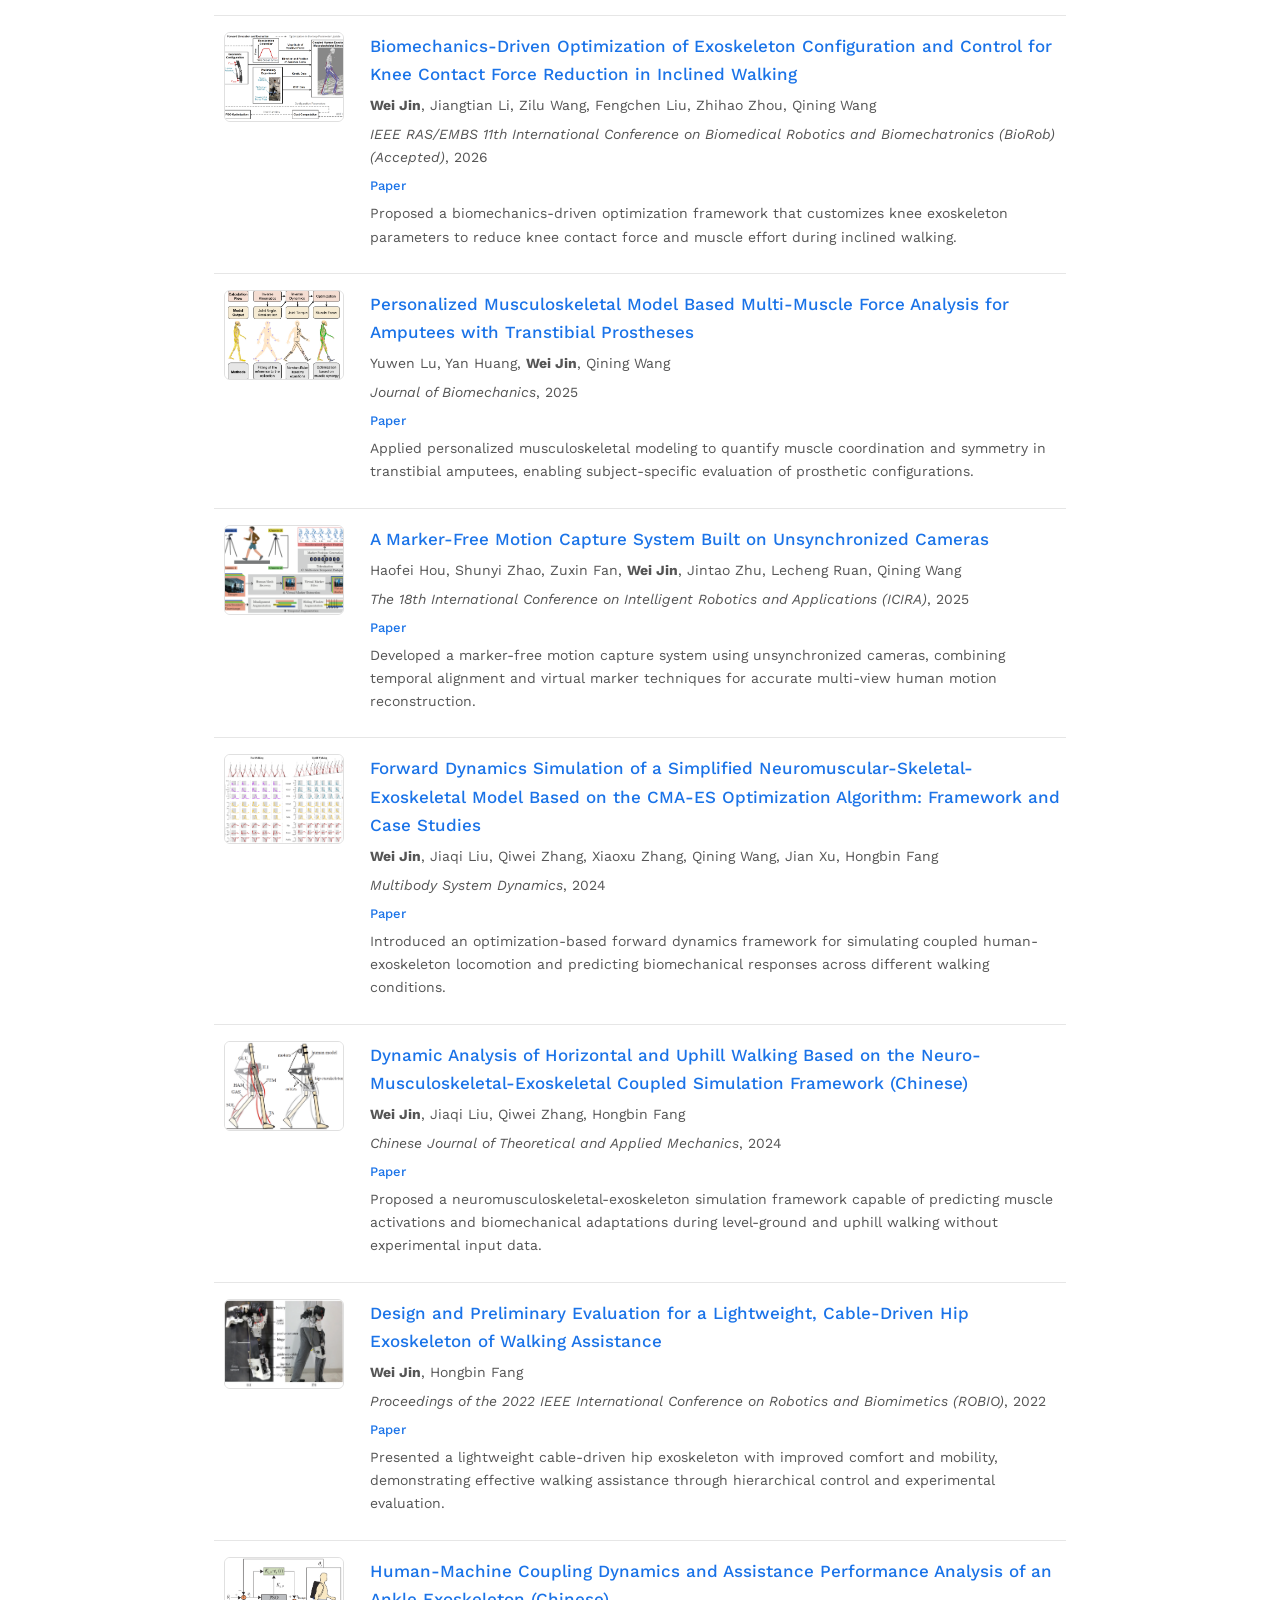
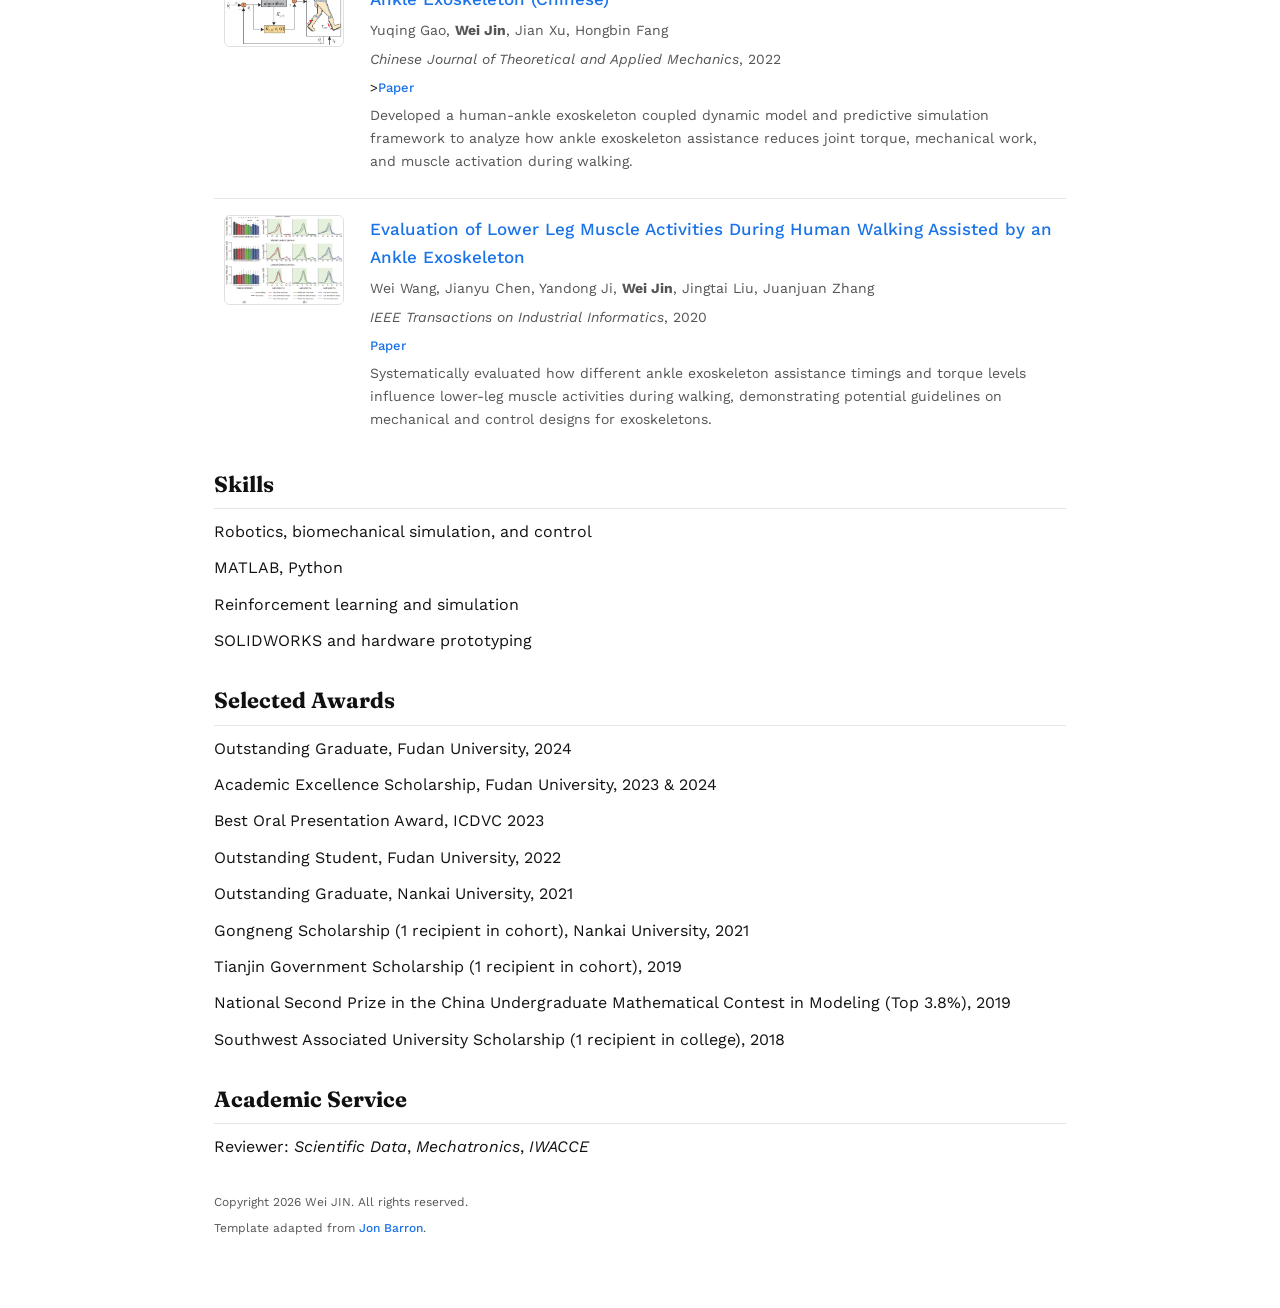
==== commit fa8451d3: "Update: A Scientific Data Reviewer now!" ====
--- a/index.html
+++ b/index.html
@@ -106,7 +106,7 @@
               <img class="pub-image" src="images/2026_TMRB.png" alt="Predictive Simulation Framework Based Muscle Effort Replication During Walking on Different Terrains with Ankle Exoskeleton" loading="lazy">
             </div>
             <div class="pub-body">
-              <h3><a href="">Predictive Simulation Framework Based Muscle Effort Replication During Walking on Different Terrains with Ankle Exoskeleton</a></h3>
+              <h3><a href="https://doi.org/10.1109/TMRB.2026.3733087">Predictive Simulation Framework Based Muscle Effort Replication During Walking on Different Terrains with Ankle Exoskeleton</a></h3>
               <p class="pub-authors">Ming Xu, Xiaolin Dai, <b>Wei Jin</b>, Yuwen Lu, Xuewen Rong, Yibin Li, Zhihao Zhou, Qining Wang</p>
               <p class="pub-venue"><em>IEEE Transactions on Medical Robotics and Bionics</em>, 2026</p>
               <p class="pub-links"><a href="data/2026_TMRB.pdf" target="_blank" rel="noopener">Paper</a></p>
@@ -261,7 +261,7 @@
       <section id="service" class="section" style="--delay: 0.35s;">
         <h2>Academic Service</h2>
         <ul class="simple-list">
-          <li>Reviewer: <i>Mechatronics</i>, <i>IWACCE</i></li>
+          <li>Reviewer: <i>Scientific Data</i>, <i>Mechatronics</i>, <i>IWACCE</i></li>
         </ul>
       </section>
 
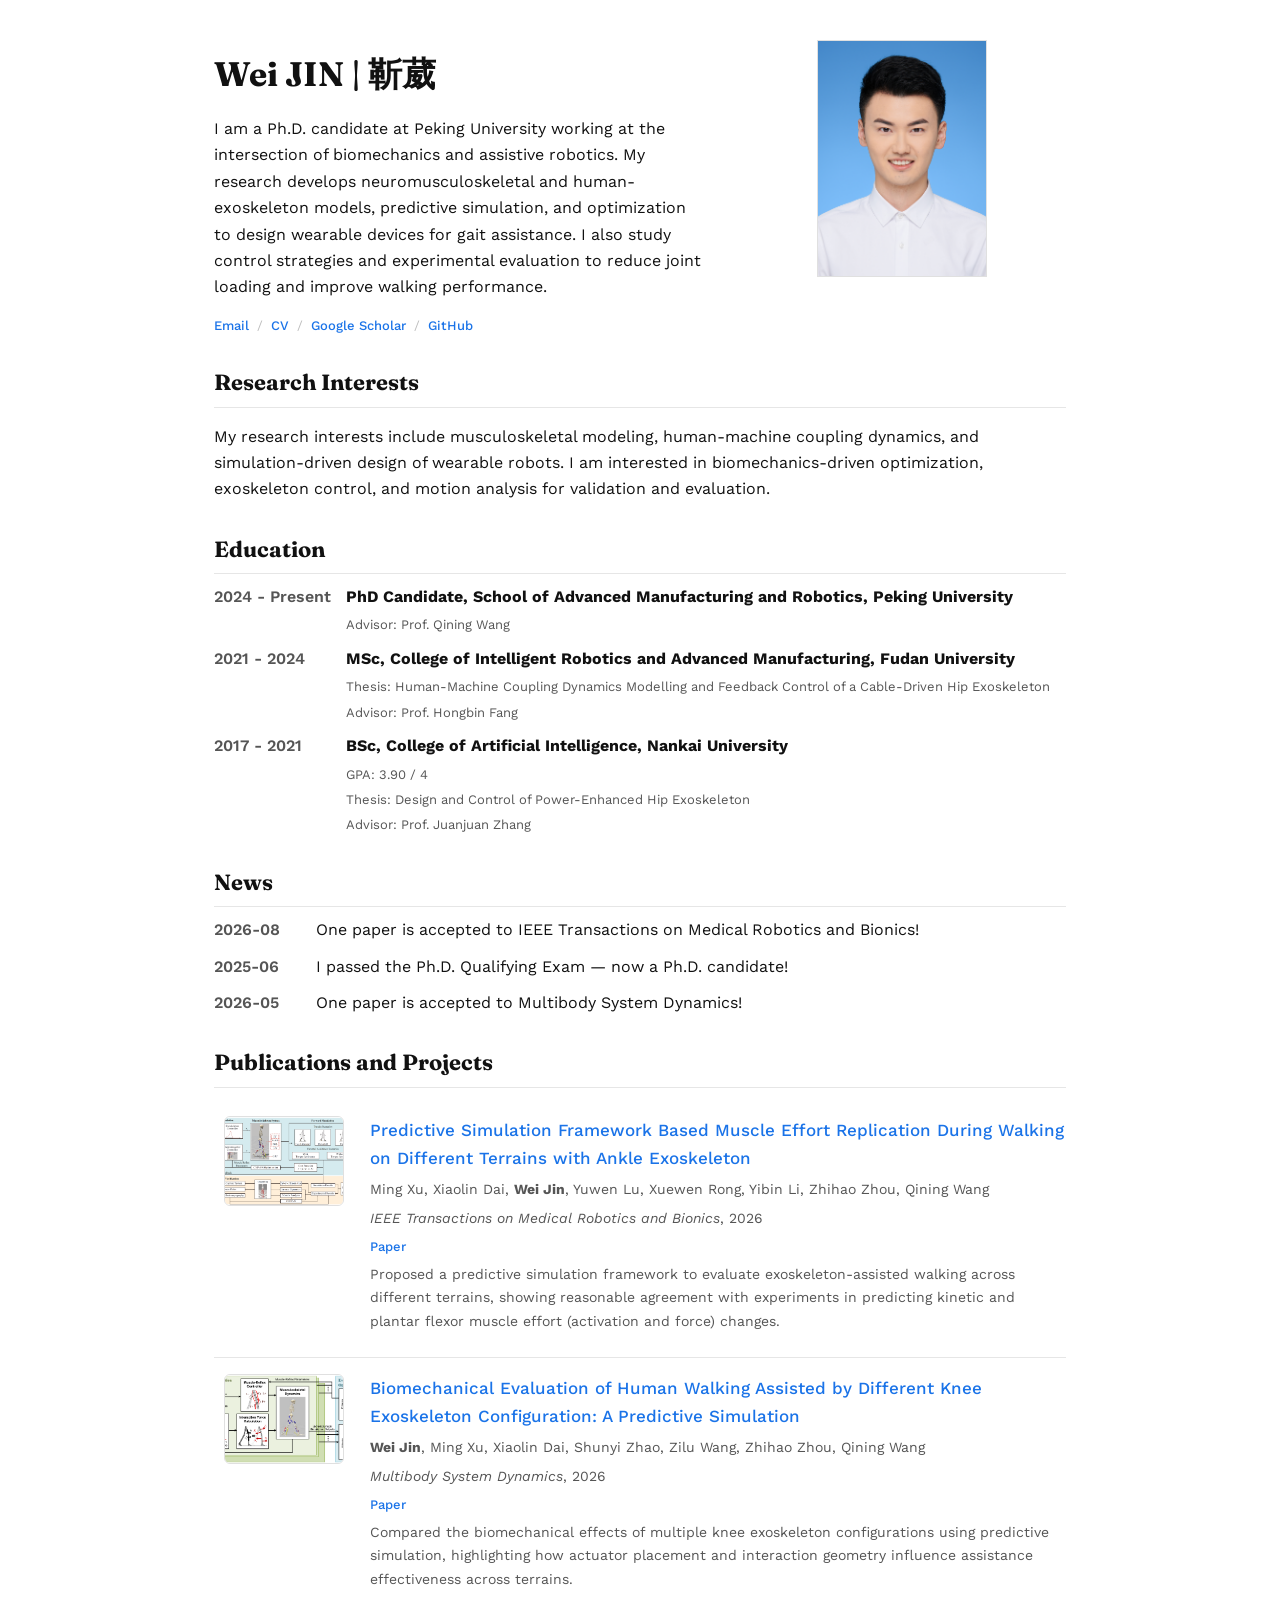
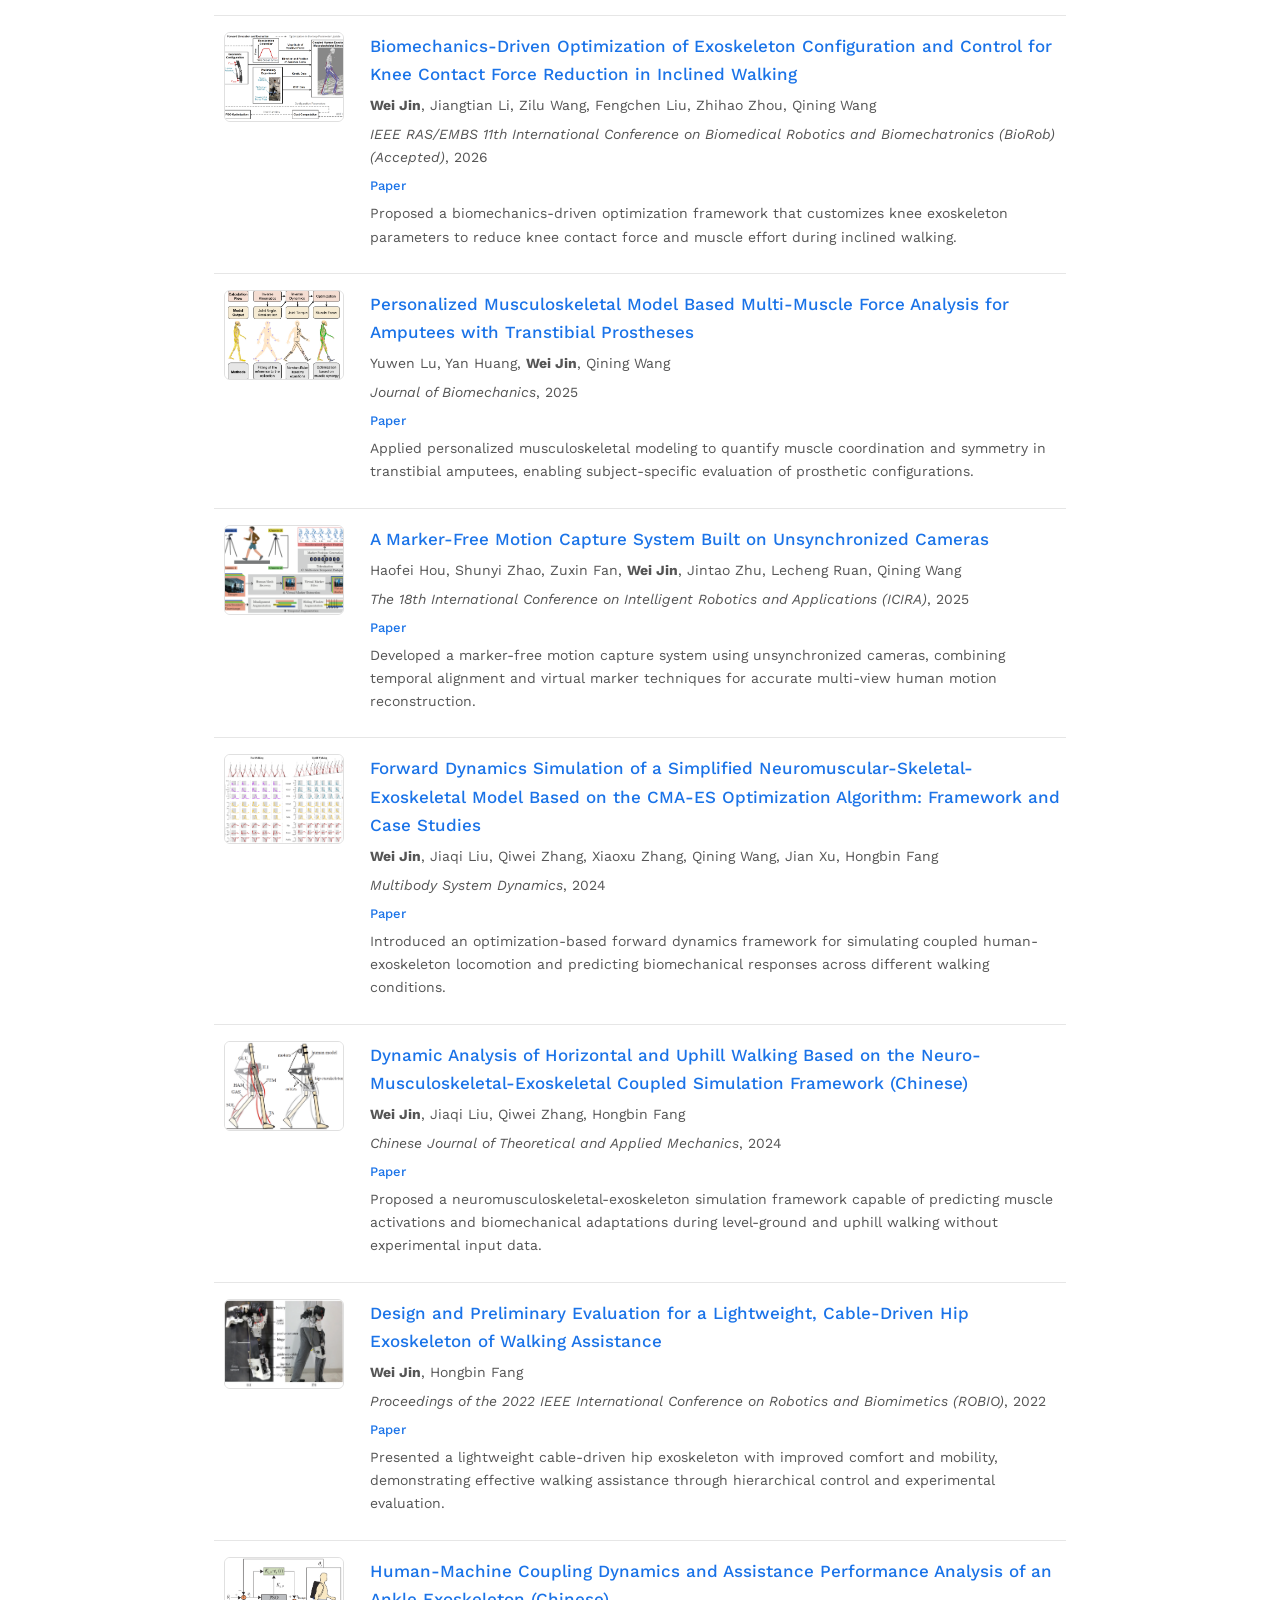
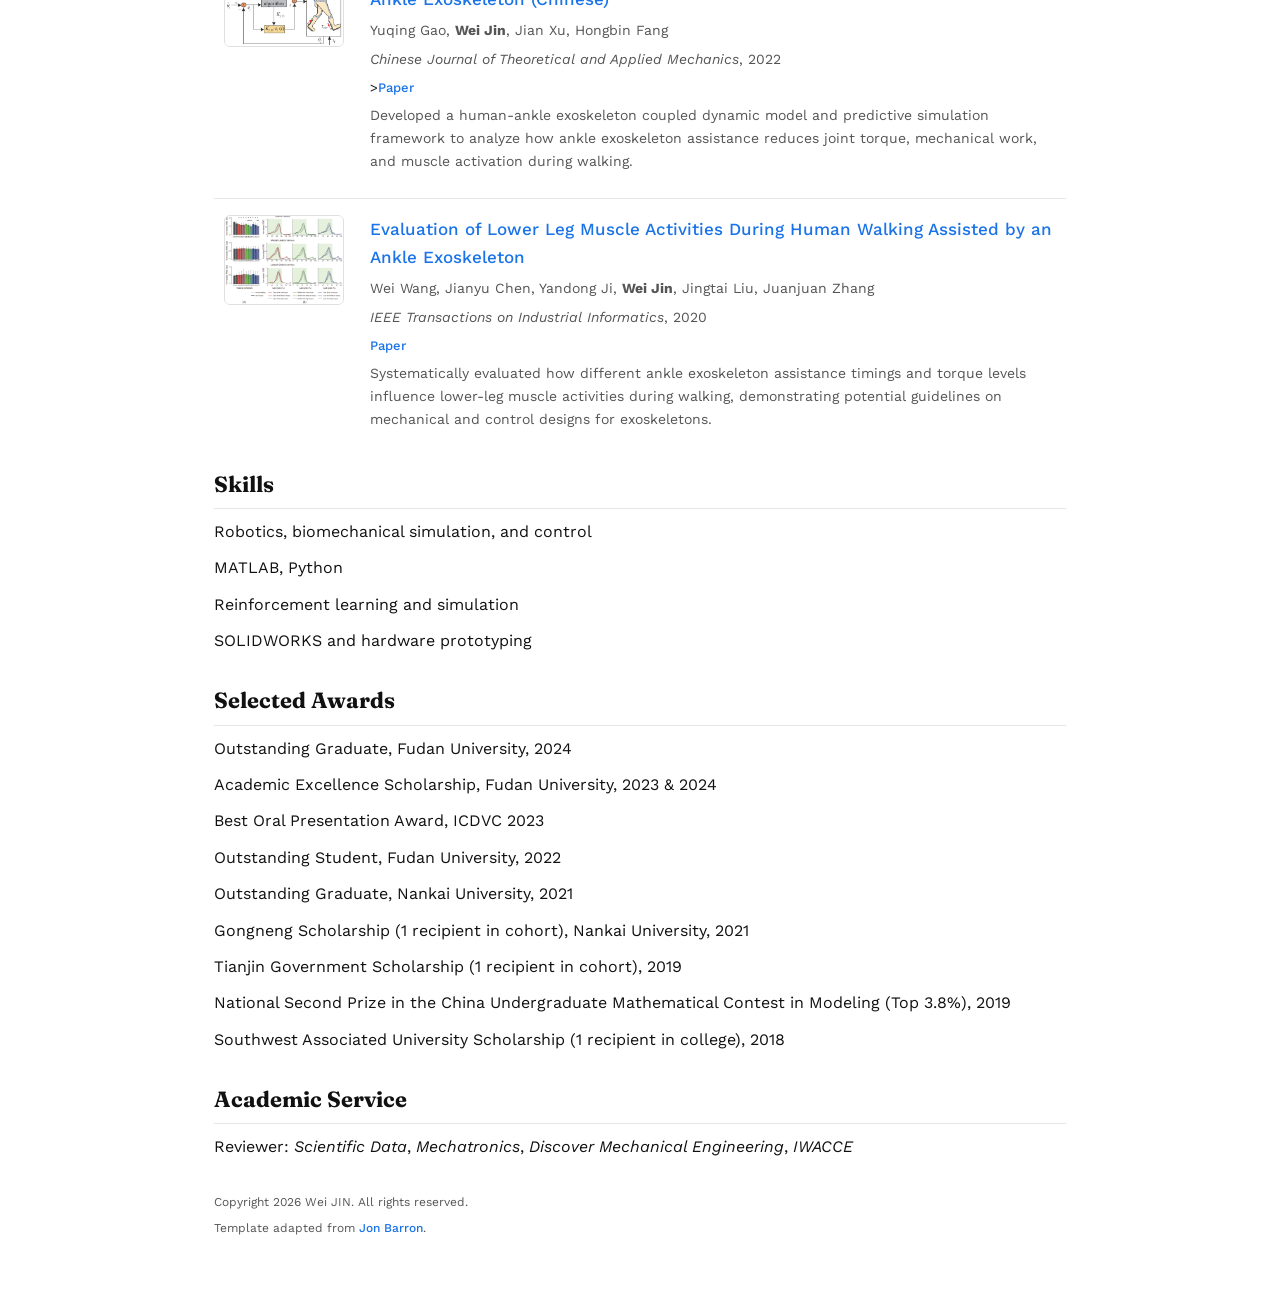
==== commit 30b534dd: "Update: A Discover Mechanical Engineering now!" ====
--- a/index.html
+++ b/index.html
@@ -261,7 +261,7 @@
       <section id="service" class="section" style="--delay: 0.35s;">
         <h2>Academic Service</h2>
         <ul class="simple-list">
-          <li>Reviewer: <i>Scientific Data</i>, <i>Mechatronics</i>, <i>IWACCE</i></li>
+          <li>Reviewer: <i>Scientific Data</i>, <i>Mechatronics</i>, <i>Discover Mechanical Engineering</i>, <i>IWACCE</i></li>
         </ul>
       </section>
 
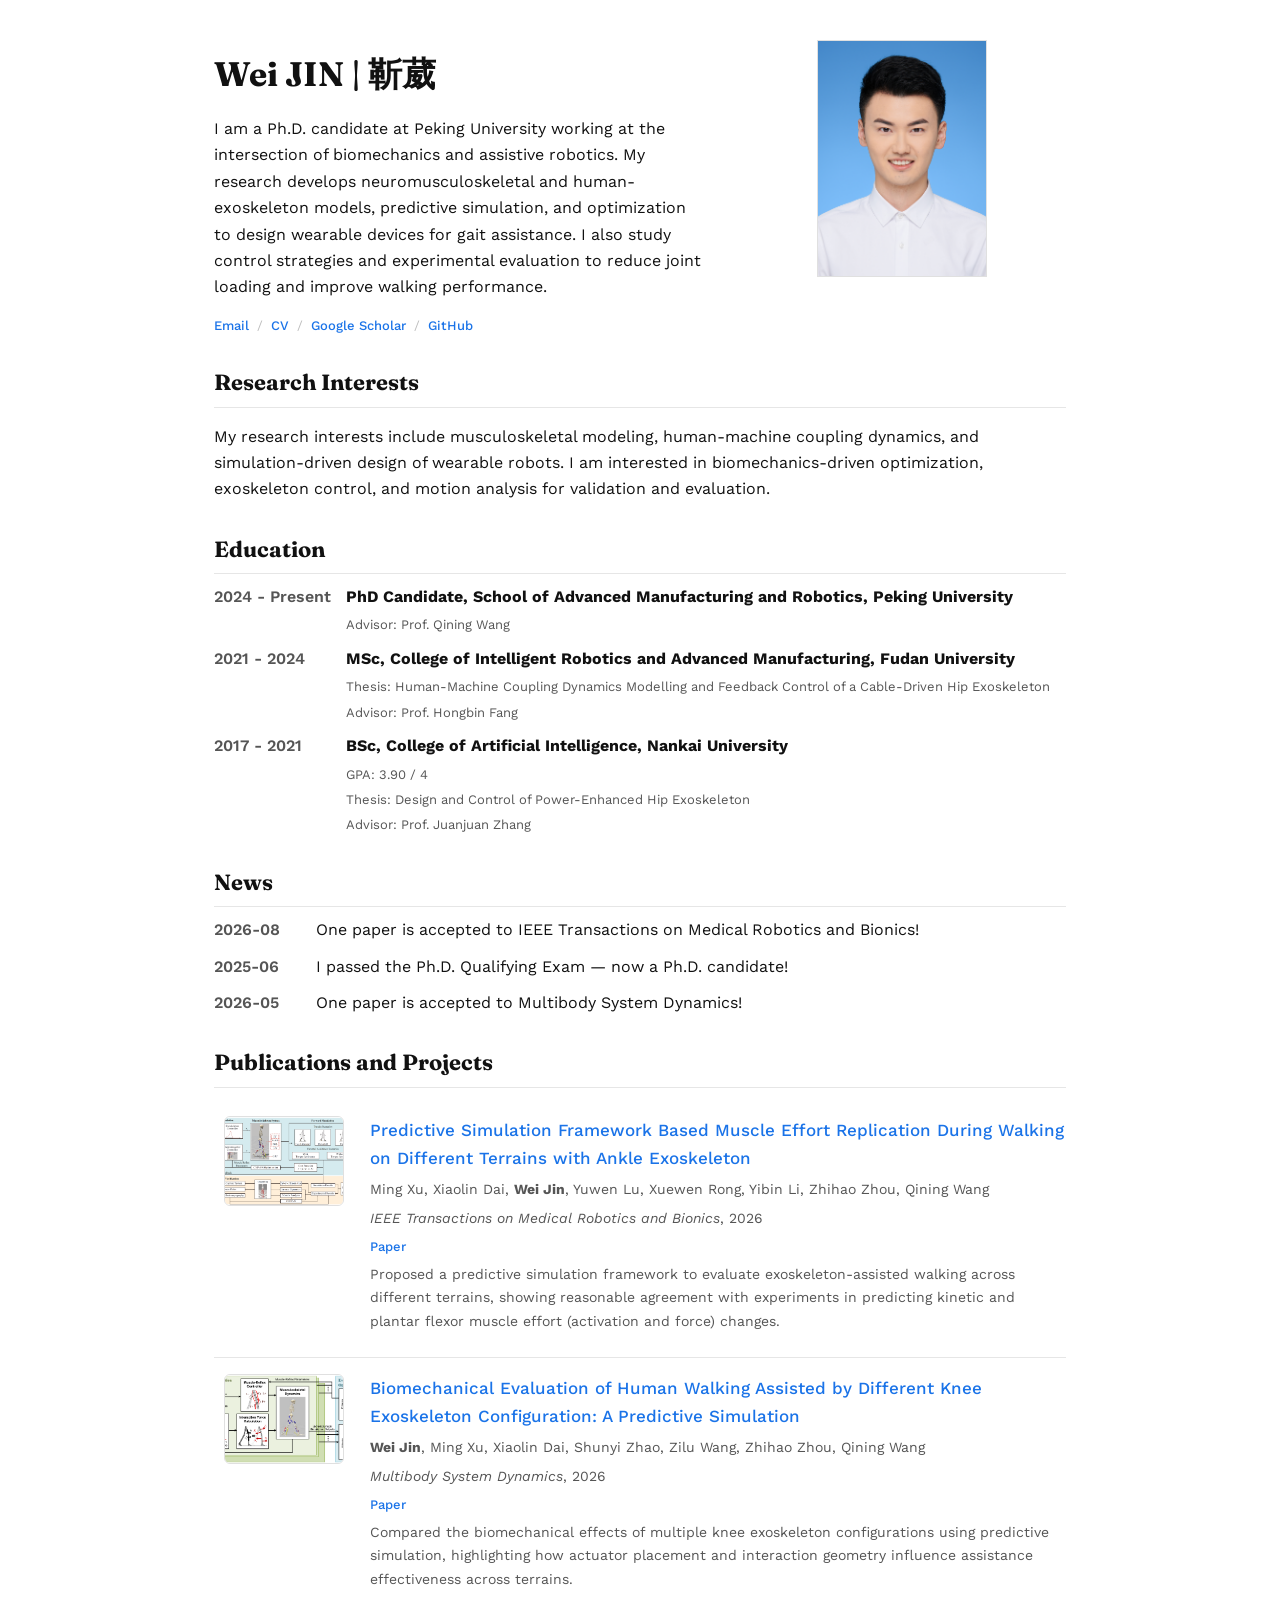
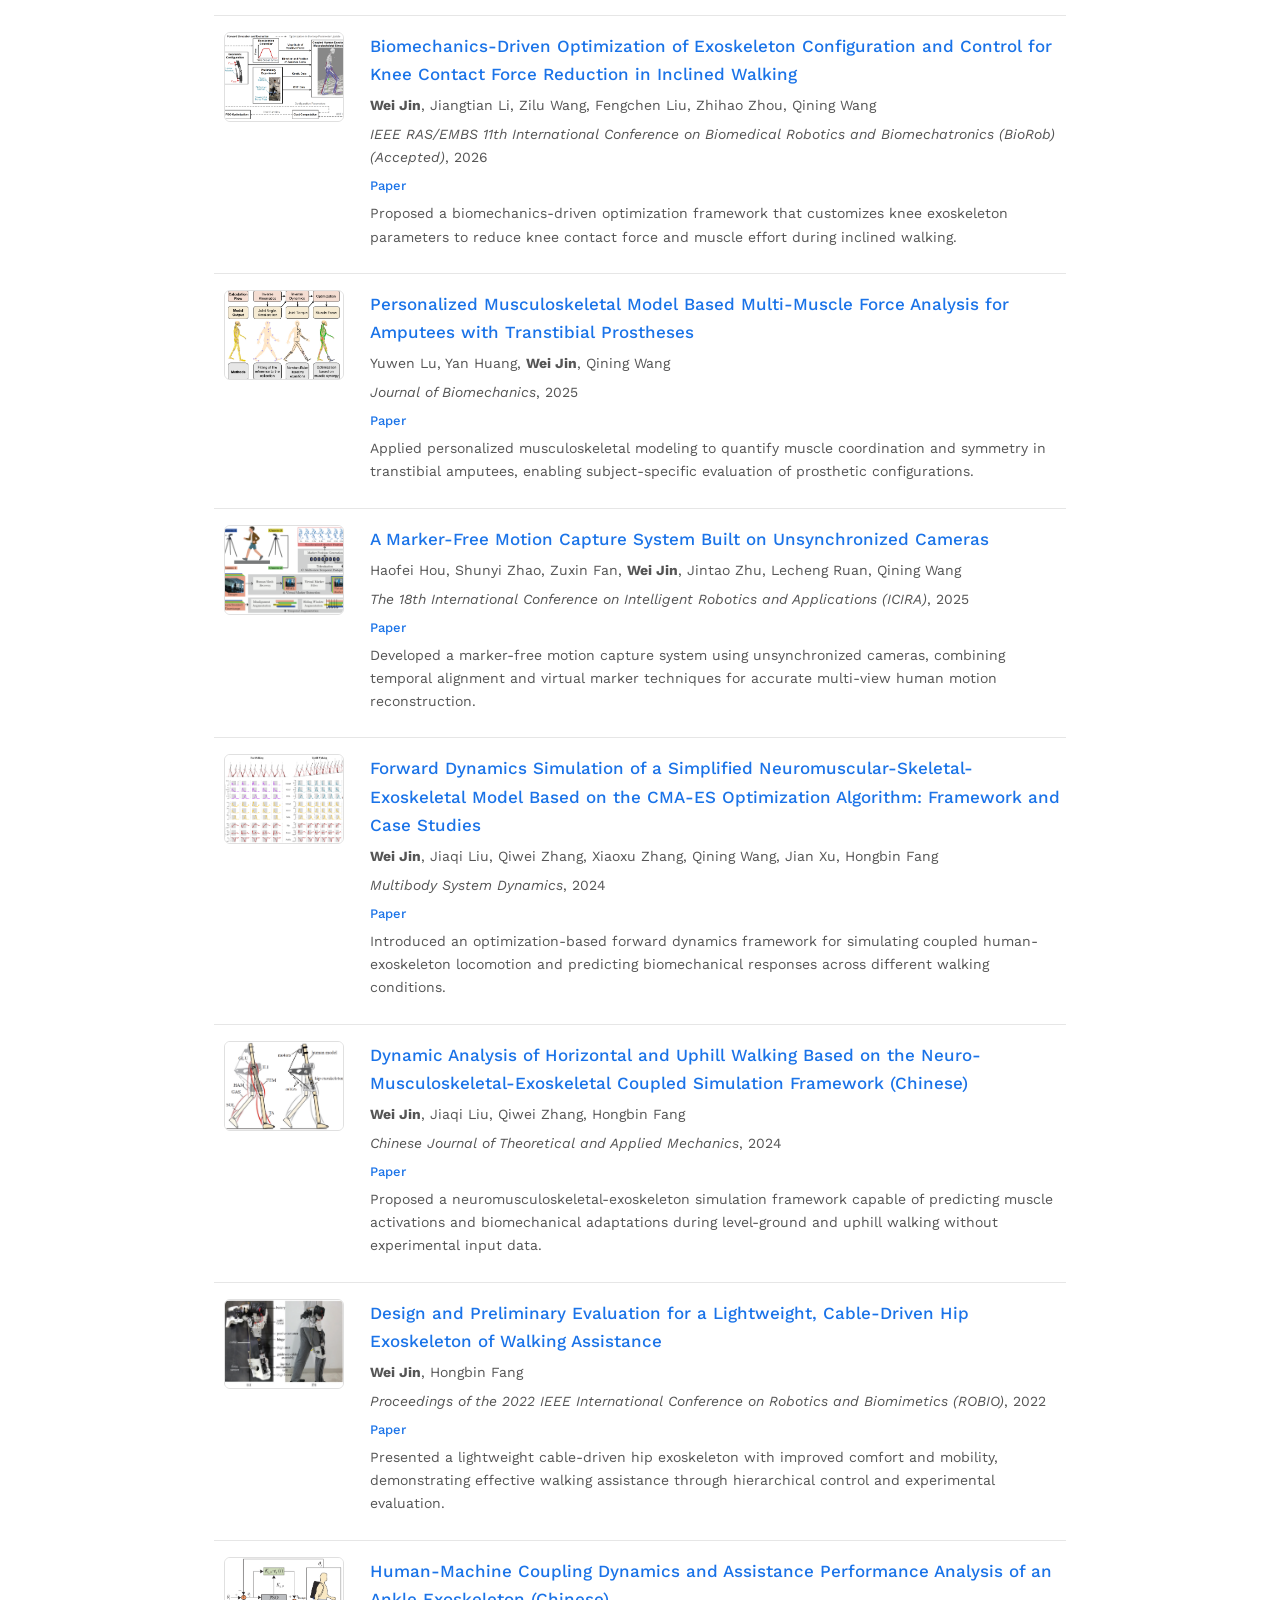
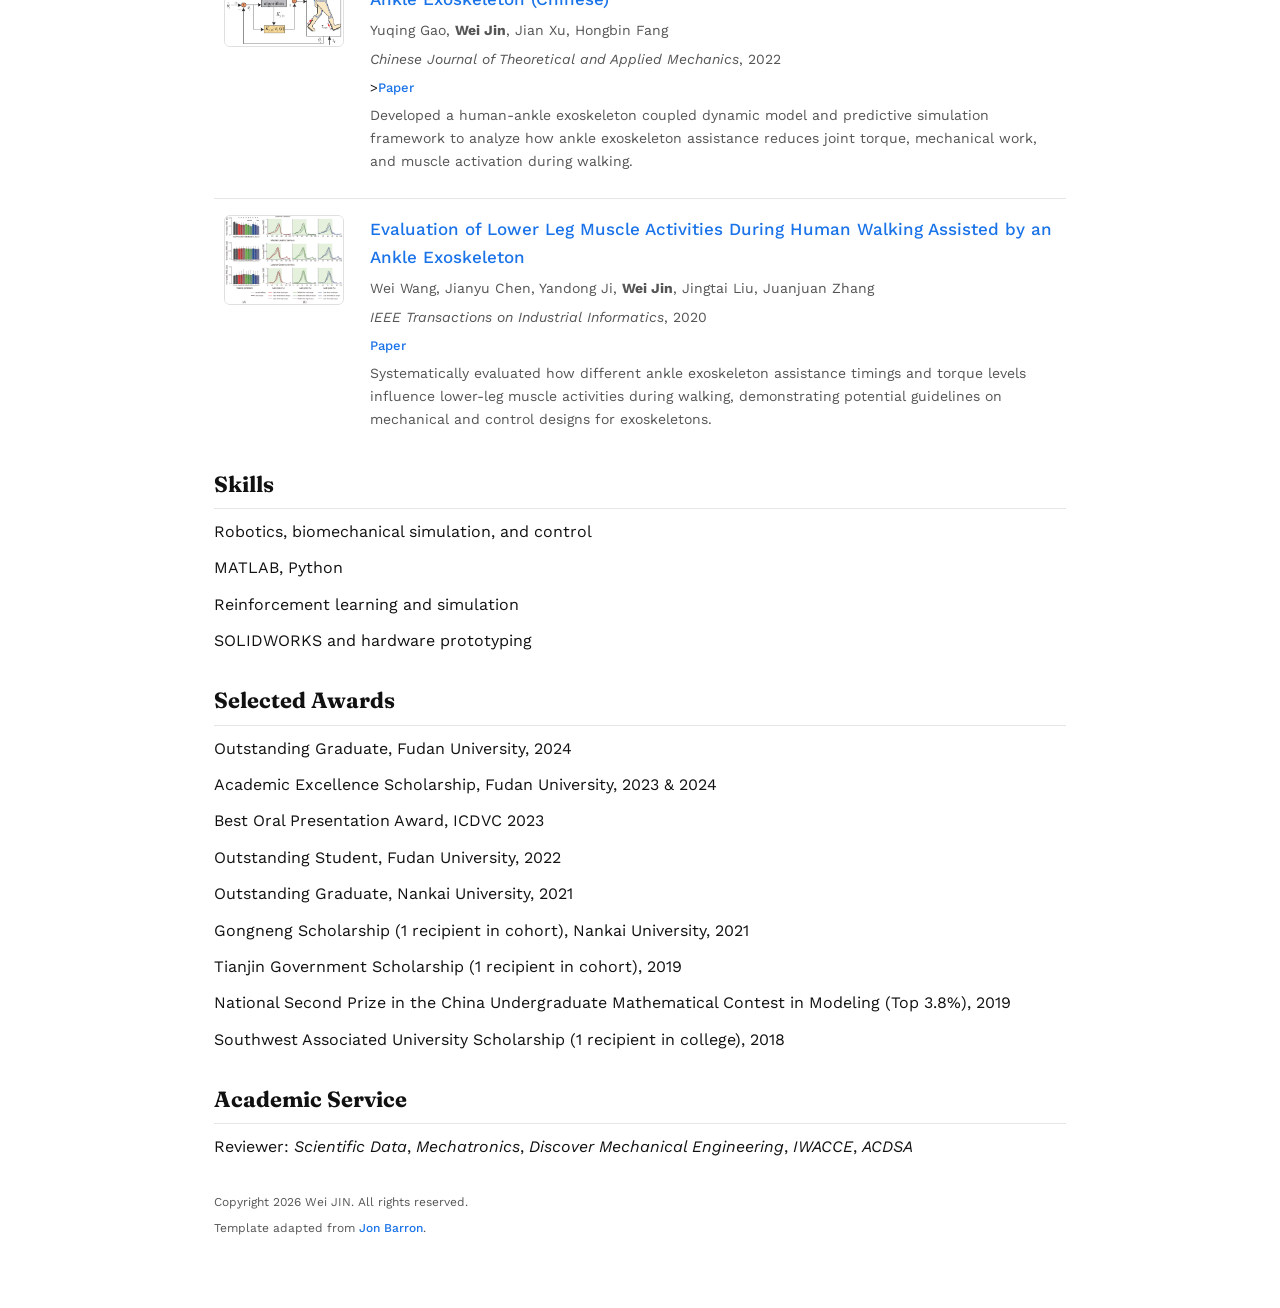
==== commit 51ebe1da: "Update: An ACDSA Reviewer now!" ====
--- a/index.html
+++ b/index.html
@@ -261,7 +261,7 @@
       <section id="service" class="section" style="--delay: 0.35s;">
         <h2>Academic Service</h2>
         <ul class="simple-list">
-          <li>Reviewer: <i>Scientific Data</i>, <i>Mechatronics</i>, <i>Discover Mechanical Engineering</i>, <i>IWACCE</i></li>
+          <li>Reviewer: <i>Scientific Data</i>, <i>Mechatronics</i>, <i>Discover Mechanical Engineering</i>, <i>IWACCE</i>, <i>ACDSA</i></li>
         </ul>
       </section>
 
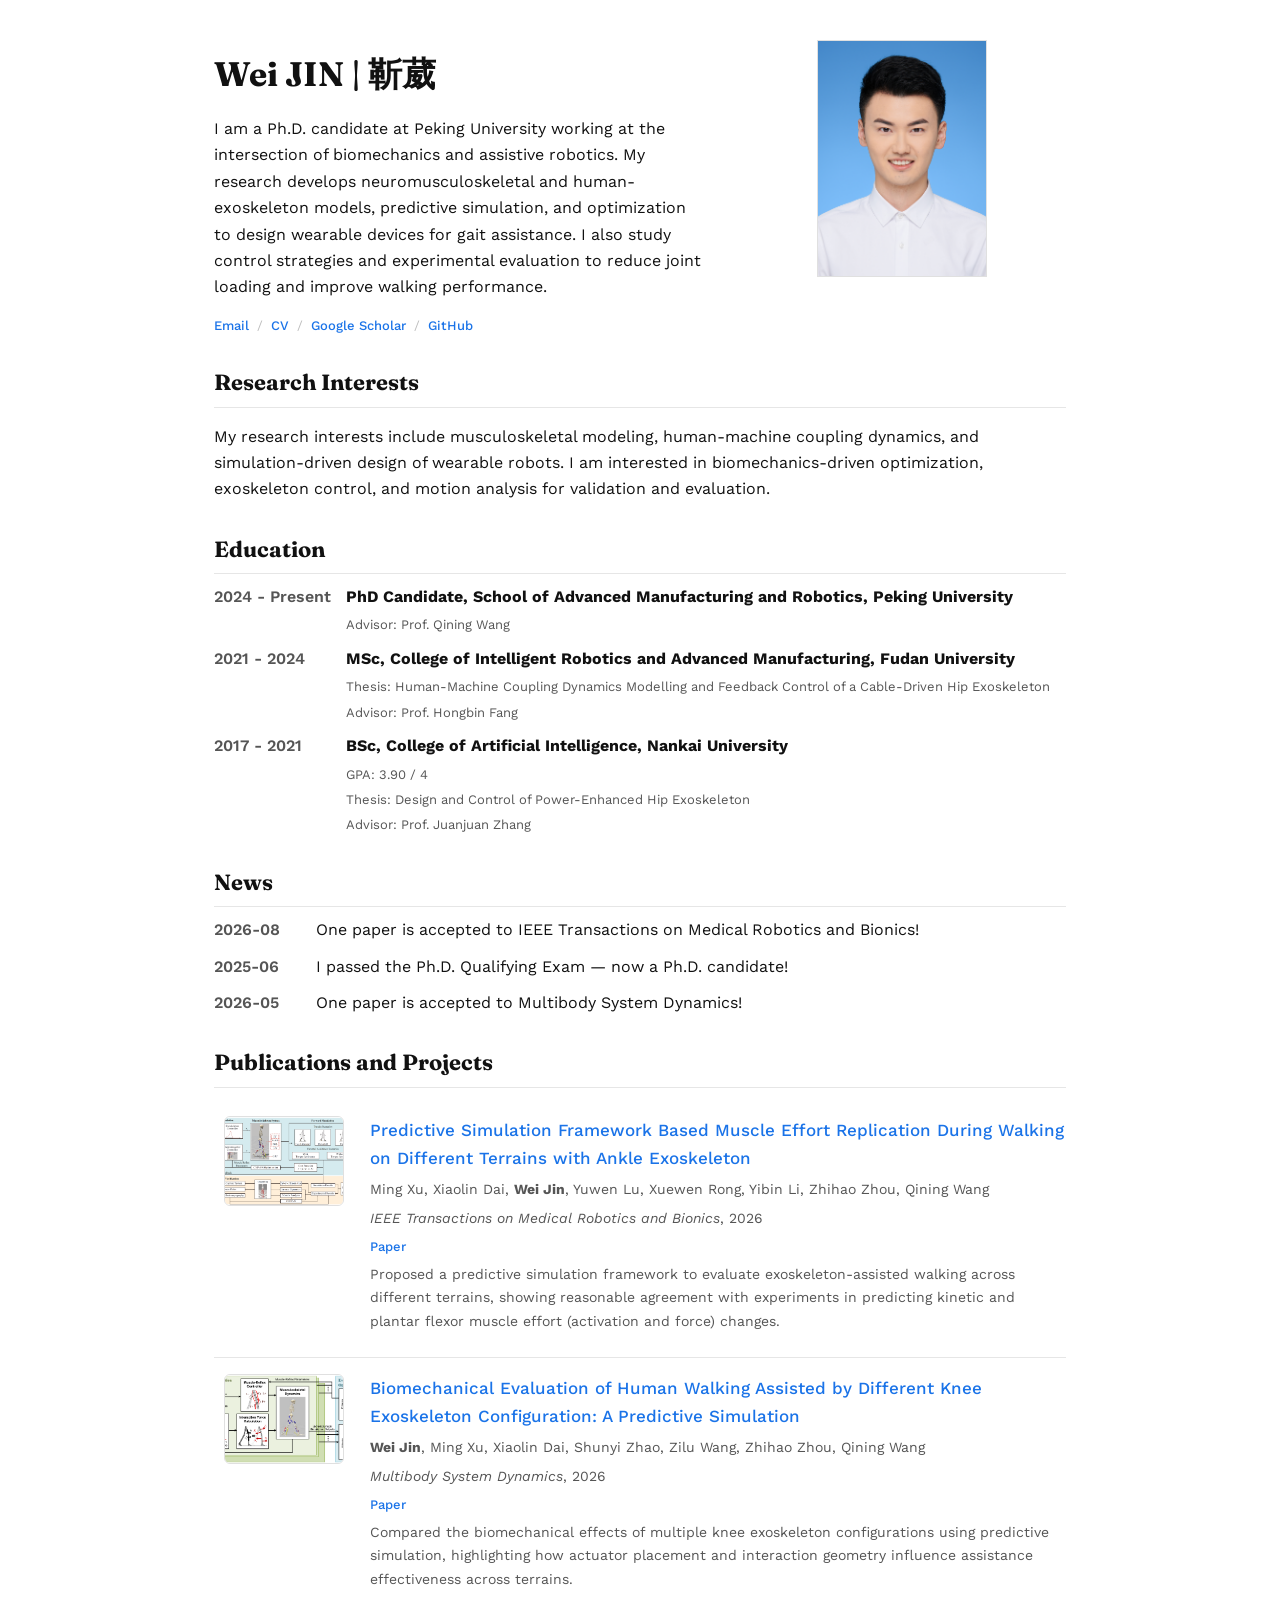
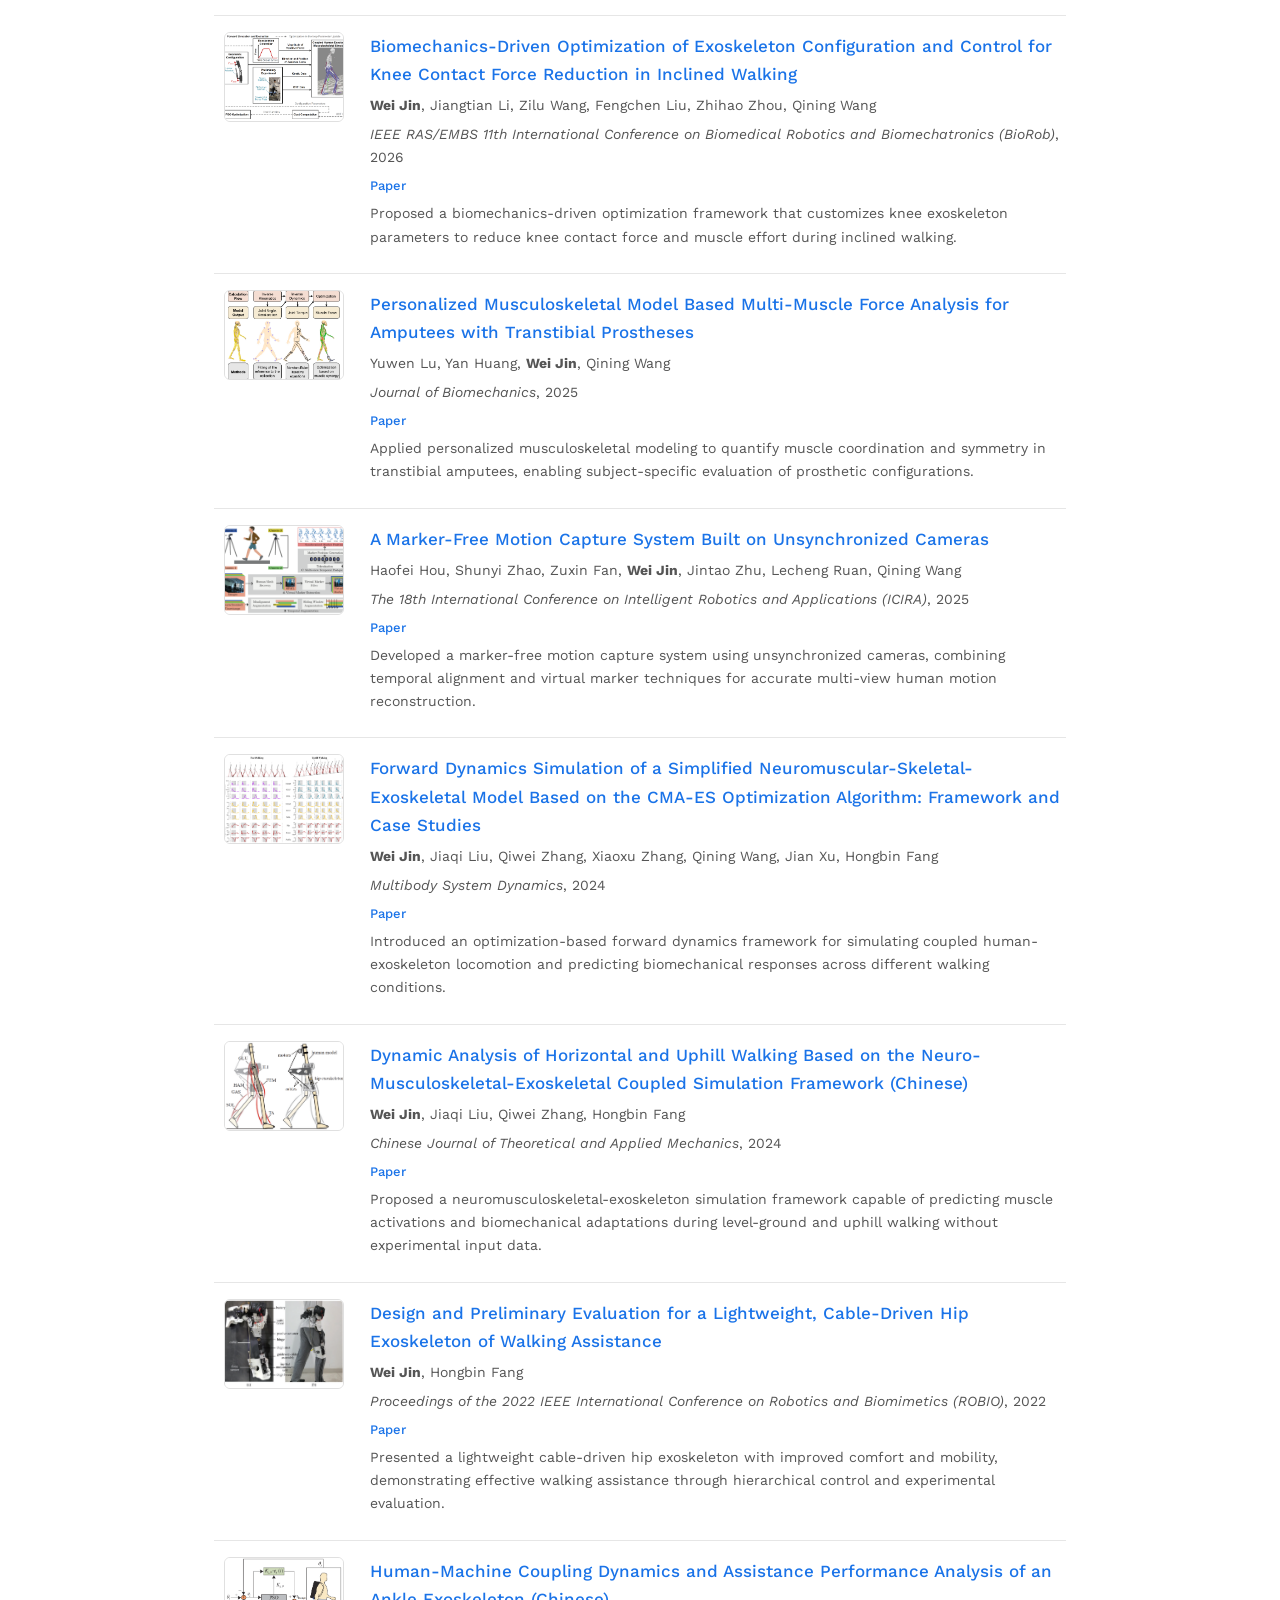
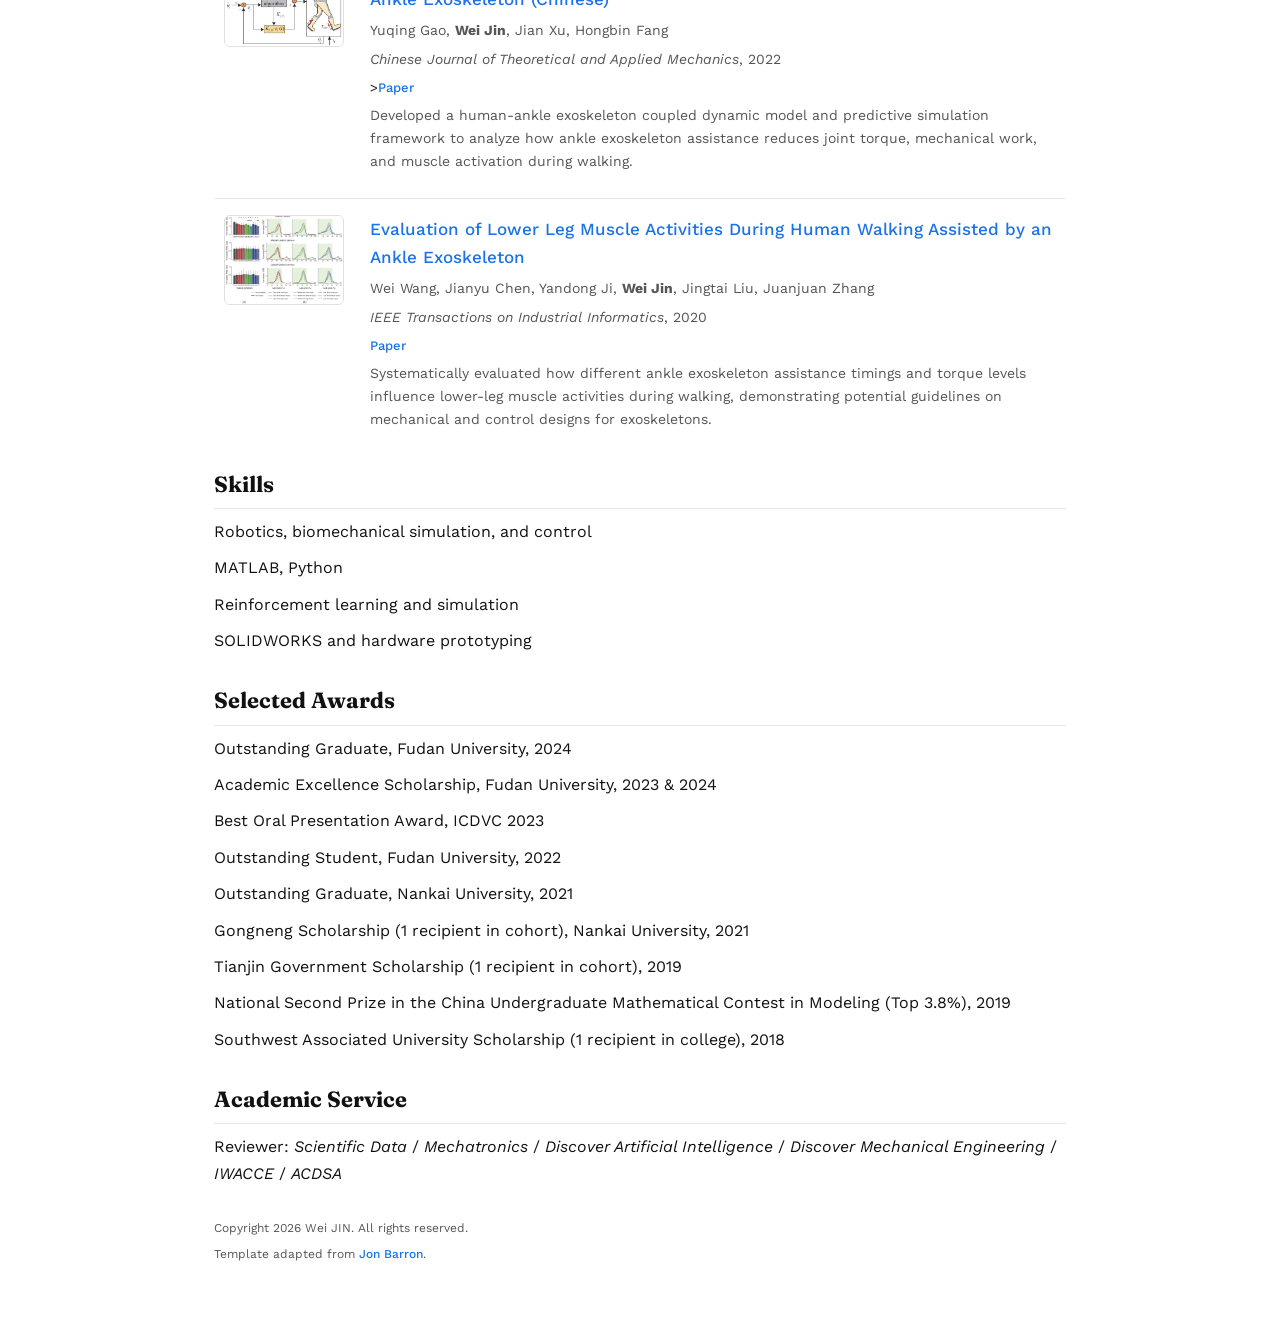
==== commit 3a824d57: "Update: A Discover Artificial Intelligence reviewer now!" ====
--- a/index.html
+++ b/index.html
@@ -134,7 +134,7 @@
             <div class="pub-body">
               <h3><a href="#">Biomechanics-Driven Optimization of Exoskeleton Configuration and Control for Knee Contact Force Reduction in Inclined Walking</a></h3>
               <p class="pub-authors"><b>Wei Jin</b>, Jiangtian Li, Zilu Wang, Fengchen Liu, Zhihao Zhou, Qining Wang</p>
-              <p class="pub-venue"><em>IEEE RAS/EMBS 11th International Conference on Biomedical Robotics and Biomechatronics (BioRob) (Accepted)</em>, 2026</p>
+              <p class="pub-venue"><em>IEEE RAS/EMBS 11th International Conference on Biomedical Robotics and Biomechatronics (BioRob)</em>, 2026</p>
               <p class="pub-links"><a href="data/2026_BioRob.pdf" target="_blank" rel="noopener">Paper</a></p>
               <p class="pub-desc">Proposed a biomechanics-driven optimization framework that customizes knee exoskeleton parameters to reduce knee contact force and muscle effort during inclined walking.</p>
             </div>
@@ -261,7 +261,7 @@
       <section id="service" class="section" style="--delay: 0.35s;">
         <h2>Academic Service</h2>
         <ul class="simple-list">
-          <li>Reviewer: <i>Scientific Data</i>, <i>Mechatronics</i>, <i>Discover Mechanical Engineering</i>, <i>IWACCE</i>, <i>ACDSA</i></li>
+          <li>Reviewer: <i>Scientific Data</i> / <i>Mechatronics</i> / <i>Discover Artificial Intelligence</i> / <i>Discover Mechanical Engineering</i> / <i>IWACCE</i> / <i>ACDSA</i></li>
         </ul>
       </section>
 
